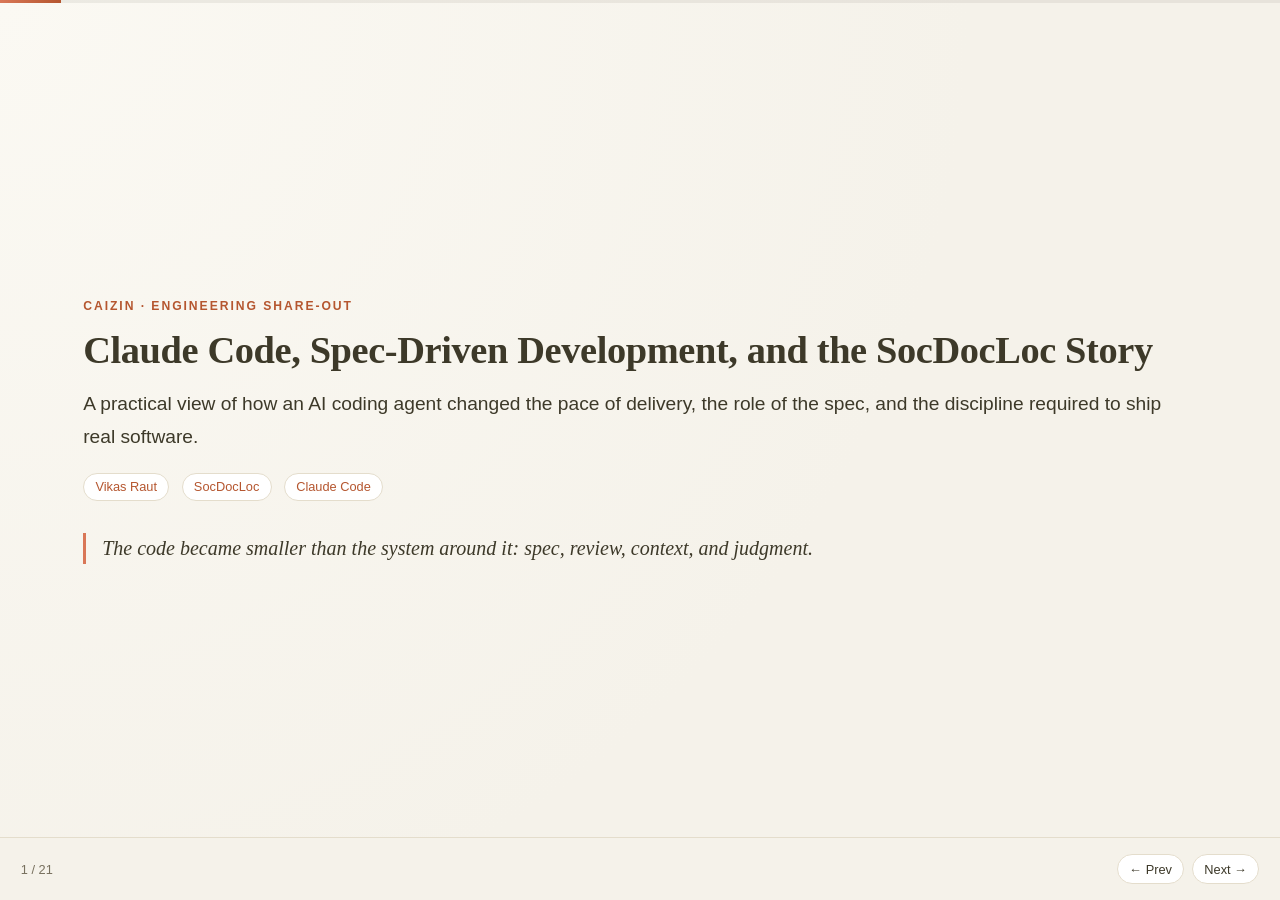
==== claude-and-i.html @ b331b861 "add claude and i" ====
<!DOCTYPE html>
<html lang="en">
<head>
  <meta charset="UTF-8" />
  <meta name="viewport" content="width=device-width, initial-scale=1.0" />
  <title>Claude Code, Spec-Driven Development, and SocDocLoc</title>
  <style>
    :root {
      --font-serif: Georgia, "Iowan Old Style", "Palatino Linotype", Palatino, "Book Antiqua", serif;
      --font-sans: -apple-system, BlinkMacSystemFont, "Segoe UI", "Helvetica Neue", Helvetica, Arial, sans-serif;
      --font-mono: "SFMono-Regular", Consolas, "Liberation Mono", Menlo, monospace;

      --bg: #F5F2EA;
      --bg-soft: #ECE6D8;
      --surface: #FFFFFF;
      --surface-2: #F0EAE0;
      --text: #3D3929;
      --muted: #78715F;
      --accent: #D97757;
      --accent-2: #B5562F;
      --accent-3: #A8442F;
      --line: #E4DDCC;
    }

    * { box-sizing: border-box; margin: 0; padding: 0; }
    body {
      font-family: var(--font-sans);
      background: radial-gradient(circle at top left, #FBF9F3 0%, var(--bg) 62%);
      color: var(--text);
      overflow: hidden;
    }

    .deck {
      height: 100vh;
      width: 100vw;
      position: relative;
      overflow: hidden;
    }

    .slide {
      position: absolute;
      inset: 0;
      padding: 5.2rem 5.2rem 6.5rem;
      display: flex;
      flex-direction: column;
      justify-content: safe center;
      opacity: 0;
      transform: translateX(20px);
      transition: opacity 0.35s ease, transform 0.35s ease;
      pointer-events: none;
      overflow-y: auto;
    }

    .slide.active {
      opacity: 1;
      transform: translateX(0);
      pointer-events: auto;
    }

    .eyebrow {
      font-family: var(--font-sans);
      text-transform: uppercase;
      letter-spacing: 0.16em;
      font-size: 0.76rem;
      color: var(--accent-2);
      margin-bottom: 1rem;
      font-weight: 700;
    }

    h1, h2 {
      font-family: var(--font-serif);
      font-size: clamp(2rem, 3vw, 3rem);
      line-height: 1.12;
      margin-bottom: 1rem;
      font-weight: 600;
      letter-spacing: -0.01em;
      color: var(--text);
    }

    h3 { font-family: var(--font-sans); font-size: 1.3rem; margin-bottom: 0.75rem; color: var(--accent-2); font-weight: 700; }

    p, li {
      font-family: var(--font-sans);
      font-size: 1.05rem;
      line-height: 1.7;
      color: var(--muted);
    }

    .lead { font-size: 1.2rem; color: var(--text); }

    ul { margin-left: 1.2rem; display: grid; gap: 0.6rem; }
    li { margin-left: 0.4rem; }

    .grid {
      display: grid;
      grid-template-columns: 1.2fr 0.8fr;
      gap: 1.25rem;
      align-items: start;
    }

    .card {
      border: 1px solid var(--line);
      border-radius: 1rem;
      padding: 1rem 1.1rem;
      background: var(--surface);
      box-shadow: 0 1px 2px rgba(61, 57, 41, 0.05);
    }

    .pill {
      display: inline-block;
      border: 1px solid var(--line);
      border-radius: 999px;
      padding: 0.36rem 0.7rem;
      font-size: 0.8rem;
      color: var(--accent-2);
      background: var(--surface);
      margin-right: 0.5rem;
      margin-bottom: 0.6rem;
    }

    .accent { color: var(--accent-2); }
    .accent-3 { color: var(--accent-3); }

    .footer {
      position: absolute;
      left: 0;
      right: 0;
      bottom: 0;
      padding: 1rem 1.3rem;
      display: flex;
      justify-content: space-between;
      align-items: center;
      border-top: 1px solid var(--line);
      background: rgba(245, 242, 234, 0.88);
      backdrop-filter: blur(8px);
      font-size: 0.8rem;
      color: var(--muted);
    }

    .progress {
      position: absolute;
      top: 0;
      left: 0;
      width: 100%;
      height: 3px;
      background: rgba(61, 57, 41, 0.08);
    }

    .progress > span {
      display: block;
      height: 100%;
      width: 0%;
      background: linear-gradient(90deg, var(--accent), var(--accent-2));
      transition: width 0.25s ease;
    }

    .nav {
      display: flex;
      gap: 0.5rem;
    }

    button {
      font-family: var(--font-sans);
      background: var(--surface);
      color: var(--text);
      border: 1px solid var(--line);
      border-radius: 999px;
      padding: 0.4rem 0.7rem;
      cursor: pointer;
      font-size: 0.8rem;
    }

    button:hover { border-color: var(--accent); color: var(--accent-2); }

    .two-col {
      display: grid;
      grid-template-columns: 1fr 1fr;
      gap: 1.1rem;
    }

    .quote {
      font-family: var(--font-serif);
      font-style: italic;
      font-size: 1.25rem;
      line-height: 1.55;
      color: var(--text);
      border-left: 3px solid var(--accent);
      padding-left: 1rem;
      margin: 1rem 0;
    }

    .stats {
      display: grid;
      grid-template-columns: repeat(4, 1fr);
      gap: 0.8rem;
      margin-top: 0.4rem;
    }

    .stat .num {
      display: block;
      font-family: var(--font-serif);
      font-size: 1.6rem;
      font-weight: 700;
      color: var(--accent-2);
    }

    .stat .label {
      font-size: 0.82rem;
      color: var(--muted);
    }

    .chapter-break {
      align-items: center;
      text-align: center;
    }

    .chapter-break .eyebrow { text-align: center; }

    .chapter-break h2 {
      max-width: 22ch;
      margin: 0 auto 1rem;
      background: linear-gradient(90deg, var(--text), var(--accent-2));
      -webkit-background-clip: text;
      background-clip: text;
      -webkit-text-fill-color: transparent;
    }

    .chapter-break .lead {
      max-width: 56ch;
      margin: 0 auto 1.6rem;
    }

    .reveal-list {
      display: grid;
      gap: 0.8rem;
      max-width: 700px;
      margin: 0 auto;
      text-align: left;
    }

    .reveal-list .card {
      display: flex;
      align-items: baseline;
      gap: 0.8rem;
    }

    .reveal-list .card .n {
      flex: none;
      font-family: var(--font-serif);
      font-size: 1.1rem;
      font-weight: 700;
      color: var(--accent-2);
    }

    .big-num {
      position: absolute;
      top: 0.5rem;
      right: 1.5rem;
      font-family: var(--font-serif);
      font-size: 11rem;
      font-weight: 700;
      color: rgba(61, 57, 41, 0.05);
      line-height: 1;
      pointer-events: none;
      user-select: none;
      z-index: 0;
    }

    .evidence-grid {
      display: grid;
      grid-template-columns: 1fr 1fr;
      gap: 0.8rem;
      margin-top: 1rem;
    }

    .card.evidence .src {
      display: block;
      font-family: var(--font-sans);
      text-transform: uppercase;
      letter-spacing: 0.08em;
      font-size: 0.72rem;
      color: var(--accent-2);
      font-weight: 700;
      margin-bottom: 0.4rem;
    }

    .card.evidence p { font-size: 0.92rem; }

    .flyer-btn {
      margin-top: 1.1rem;
      font-family: var(--font-sans);
      background: rgba(217, 119, 87, 0.08);
      border: 1px solid var(--accent);
      color: var(--accent-2);
      border-radius: 999px;
      padding: 0.55rem 1rem;
      font-size: 0.85rem;
      cursor: pointer;
    }

    .flyer-btn:hover { background: rgba(217, 119, 87, 0.16); }

    .flyer-backdrop {
      position: fixed;
      inset: 0;
      background: rgba(61, 57, 41, 0.4);
      opacity: 0;
      pointer-events: none;
      transition: opacity 0.35s ease;
      z-index: 40;
    }

    .flyer-backdrop.open { opacity: 1; pointer-events: auto; }

    .flyer-panel {
      position: fixed;
      top: 0;
      right: -100%;
      bottom: 0;
      width: min(480px, 92vw);
      background: var(--surface-2);
      border-left: 3px solid var(--accent);
      box-shadow: -16px 0 48px rgba(61, 57, 41, 0.18);
      padding: 3rem 2rem 2rem;
      overflow-y: auto;
      z-index: 41;
      transition: right 0.4s cubic-bezier(.6,.02,.1,1);
    }

    .flyer-panel.open { right: 0; }
    .flyer-panel h3 { font-family: var(--font-serif); color: var(--text); margin-bottom: 1rem; }
    .flyer-panel p { font-family: var(--font-sans); font-size: 0.88rem; margin-bottom: 0.9rem; max-width: none; color: var(--muted); }

    .flyer-close {
      font-family: var(--font-sans);
      font-size: 0.7rem;
      text-transform: uppercase;
      letter-spacing: 0.14em;
      color: var(--accent-2);
      margin-bottom: 1rem;
      cursor: pointer;
      font-weight: 700;
    }

    .flyer-hint {
      display: block;
      margin-top: 0.5rem;
      font-size: 0.78rem;
      color: var(--muted);
    }

    .shelf {
      font-family: var(--font-mono);
      font-size: 0.78rem;
      line-height: 1.6;
      white-space: pre-wrap;
      color: var(--muted);
      background: var(--bg-soft);
      border: 1px solid var(--line);
      border-radius: 0.75rem;
      padding: 1rem 1.1rem;
      overflow-x: auto;
      margin-top: 0.8rem;
    }

    .shelf b { color: var(--text); }

    .level-tag {
      display: block;
      font-family: var(--font-sans);
      font-size: 0.72rem;
      text-transform: uppercase;
      letter-spacing: 0.1em;
      color: var(--accent-2);
      font-weight: 700;
      margin-bottom: 0.6rem;
    }

    .pipeline-steps-list { display: grid; gap: 0.5rem; }

    .pipeline-step {
      display: flex;
      gap: 0.6rem;
      align-items: baseline;
      font-size: 0.9rem;
      color: var(--muted);
    }

    .pipeline-step .num {
      color: var(--accent-2);
      font-weight: 700;
      font-family: var(--font-mono);
      flex: none;
    }

    .pipeline-step.gate { color: #8A3B2A; }
    .pipeline-step.gate .num { color: var(--accent-3); }

    .kv-list { display: grid; gap: 0.55rem; margin-top: 0.9rem; }

    .kv-row {
      display: grid;
      grid-template-columns: 9rem 1fr;
      gap: 0.8rem;
      align-items: baseline;
      border-bottom: 1px solid var(--line);
      padding-bottom: 0.5rem;
    }

    .kv-row .k {
      font-family: var(--font-sans);
      font-size: 0.78rem;
      text-transform: uppercase;
      letter-spacing: 0.06em;
      color: var(--accent-2);
      font-weight: 700;
    }

    .kv-row .v { font-size: 0.88rem; color: var(--muted); }

    .catch-chart {
      display: grid;
      gap: 0.7rem;
      margin-top: 1.1rem;
      max-width: 640px;
    }

    .catch-row {
      display: grid;
      grid-template-columns: 12rem 1fr 2.5rem;
      align-items: center;
      gap: 0.7rem;
    }

    .catch-row .label { font-size: 0.85rem; color: var(--text); font-weight: 600; }

    .bar-track {
      height: 0.9rem;
      background: rgba(61, 57, 41, 0.07);
      border-radius: 999px;
      overflow: hidden;
    }

    .bar-track .bar { height: 100%; border-radius: 999px; }

    .catch-row .num {
      font-family: var(--font-mono);
      font-weight: 700;
      text-align: right;
      color: var(--text);
    }

    .cap {
      font-size: 0.78rem;
      color: var(--muted);
      margin-top: 0.4rem;
      font-style: italic;
    }

    .formula {
      font-family: var(--font-serif);
      font-size: clamp(1.6rem, 3vw, 2.4rem);
      font-weight: 600;
      text-align: center;
      margin: 1.4rem auto;
      color: var(--text);
      max-width: 26ch;
    }

    .formula em { color: var(--accent-2); font-style: normal; }

    .named-note {
      border: 1px solid var(--line);
      border-radius: 0.75rem;
      padding: 0.9rem 1.1rem;
      margin-top: 1rem;
      font-size: 0.85rem;
      color: var(--muted);
      max-width: 60ch;
      margin-left: auto;
      margin-right: auto;
      background: var(--surface);
    }

    .named-note .lbl {
      display: block;
      font-family: var(--font-sans);
      font-size: 0.72rem;
      text-transform: uppercase;
      letter-spacing: 0.08em;
      color: var(--accent-2);
      font-weight: 700;
      margin-bottom: 0.4rem;
    }

    .plain-list { display: grid; gap: 0.6rem; margin-top: 0.9rem; }

    .plain-list li {
      list-style: none;
      padding-left: 1.4rem;
      position: relative;
      color: var(--text);
    }

    .plain-list li::before {
      content: "—";
      position: absolute;
      left: 0;
      color: var(--accent-2);
    }

    .prior-art-table {
      width: 100%;
      border-collapse: collapse;
      font-size: 0.78rem;
      margin-top: 0.9rem;
    }

    .prior-art-table th,
    .prior-art-table td {
      text-align: left;
      padding: 0.5rem 0.7rem;
      border-bottom: 1px solid var(--line);
      color: var(--muted);
    }

    .prior-art-table th {
      color: var(--accent-2);
      text-transform: uppercase;
      font-size: 0.68rem;
      letter-spacing: 0.05em;
      font-weight: 700;
    }

    .prior-art-table td:first-child { color: var(--text); }

    .section-label {
      font-family: var(--font-sans);
      font-size: 0.72rem;
      text-transform: uppercase;
      letter-spacing: 0.1em;
      color: var(--accent-2);
      font-weight: 700;
      margin-top: 1.2rem;
      margin-bottom: 0.3rem;
    }

    .review-scale { display: grid; gap: 0.6rem; margin-top: 0.5rem; }

    .review-axis {
      display: grid;
      grid-template-columns: 6.8rem 1fr;
      gap: 0.7rem;
      font-family: var(--font-sans);
      font-size: 0.62rem;
      text-transform: uppercase;
      letter-spacing: 0.05em;
      color: var(--muted);
    }

    .review-axis .labels { display: flex; justify-content: space-between; }

    .review-row-top {
      display: grid;
      grid-template-columns: 6.8rem 1fr;
      gap: 0.7rem;
      align-items: center;
    }

    .review-label { font-size: 0.8rem; font-weight: 700; color: var(--text); line-height: 1.2; }

    .review-track {
      position: relative;
      height: 0.5rem;
      border-radius: 999px;
      background: linear-gradient(90deg, #8FAF87, #D9A657 55%, #C1503F);
    }

    .review-dot {
      position: absolute;
      top: 50%;
      width: 0.75rem;
      height: 0.75rem;
      border-radius: 50%;
      background: var(--surface);
      border: 2px solid var(--text);
      transform: translate(-50%, -50%);
    }

    .review-caption {
      margin-left: calc(6.8rem + 0.7rem);
      font-size: 0.74rem;
      line-height: 1.4;
      color: var(--muted);
      margin-top: 0.15rem;
      max-width: none;
    }

    .meeting-scene {
      display: flex;
      align-items: center;
      justify-content: center;
      height: 100%;
    }

    .meeting-room {
      position: relative;
      width: 100%;
      height: 220px;
      background: linear-gradient(180deg, var(--surface) 0%, var(--surface-2) 100%);
      border: 1px solid var(--line);
      border-radius: 1rem;
      display: flex;
      align-items: flex-end;
      justify-content: space-between;
      padding: 1.6rem 2rem 0;
      overflow: hidden;
    }

    .meeting-table {
      position: absolute;
      bottom: 0;
      left: 50%;
      transform: translateX(-50%);
      width: 62%;
      height: 22px;
      background: var(--bg-soft);
      border: 1px solid var(--line);
      border-bottom: none;
      border-radius: 50% 50% 0 0 / 100% 100% 0 0;
    }

    .figure {
      position: relative;
      display: flex;
      flex-direction: column;
      align-items: center;
      width: 84px;
      z-index: 1;
    }

    .figure-svg { width: 58px; height: 82px; transition: transform 0.3s ease; }
    .figure.talking .figure-svg { animation: figureBounce 0.6s ease-in-out infinite alternate; }

    .figure-svg .head { fill: var(--text); }
    .figure-svg .body { fill: var(--accent); }
    .figure-bot .figure-svg .head { fill: var(--muted); }
    .figure-bot .figure-svg .body { fill: var(--accent-2); }
    .figure-bot .figure-svg .eye { fill: var(--surface); }
    .figure-bot .figure-svg .antenna { stroke: var(--muted); stroke-width: 2; }
    .figure-bot .figure-svg .antenna-tip { fill: var(--accent-2); }
    .figure-bot.talking .figure-svg .eye { fill: var(--accent); }

    .figure-label {
      margin-top: 0.4rem;
      font-family: var(--font-sans);
      font-size: 0.7rem;
      text-transform: uppercase;
      letter-spacing: 0.08em;
      color: var(--muted);
    }

    .speech-bubble {
      position: absolute;
      top: -2.5rem;
      display: flex;
      gap: 4px;
      background: var(--surface);
      border: 1px solid var(--line);
      border-radius: 999px;
      padding: 0.4rem 0.6rem;
      opacity: 0;
      transform: translateY(6px) scale(0.9);
      transition: opacity 0.3s ease, transform 0.3s ease;
      box-shadow: 0 2px 6px rgba(61, 57, 41, 0.08);
    }

    .figure.talking .speech-bubble { opacity: 1; transform: translateY(0) scale(1); }

    .speech-bubble span {
      width: 6px;
      height: 6px;
      border-radius: 50%;
      background: var(--accent);
      display: block;
      animation: dotPulse 1s infinite ease-in-out;
    }

    .speech-bubble span:nth-child(2) { animation-delay: 0.15s; }
    .speech-bubble span:nth-child(3) { animation-delay: 0.3s; }

    @keyframes dotPulse {
      0%, 60%, 100% { transform: translateY(0); opacity: 0.5; }
      30% { transform: translateY(-4px); opacity: 1; }
    }

    @keyframes figureBounce {
      from { transform: translateY(0); }
      to { transform: translateY(-3px); }
    }

    .cartoon-wrap { display: flex; justify-content: center; margin: 1rem 0; }
    .cartoon { max-width: 860px; width: 100%; }
    .cartoon text { font-family: var(--font-mono); }

    .cartoon .c-machine { animation: chug 0.6s ease-in-out infinite alternate; }
    @keyframes chug { from { transform: translateY(0); } to { transform: translateY(2.5px); } }

    .cartoon .c-light { animation: blinklight 1s steps(1) infinite; }
    @keyframes blinklight { 50% { opacity: 0.2; } }

    .cartoon .c-fly { transform-box: fill-box; transform-origin: center; animation: fly 2.4s linear infinite; }
    @keyframes fly {
      0% { transform: translate(0,0) rotate(0deg); opacity: 0; }
      10% { opacity: 1; }
      50% { transform: translate(120px,6px) rotate(45deg); opacity: 1; }
      90% { opacity: 1; }
      100% { transform: translate(238px,62px) rotate(88deg); opacity: 0; }
    }

    .cartoon .c-belt { animation: beltmove 2.4s linear infinite; }
    @keyframes beltmove { from { transform: translateX(0); } to { transform: translateX(80px); } }

    .cartoon .c-fadein { animation: fin 2.4s linear infinite; }
    @keyframes fin { 0% { opacity: 0; } 35% { opacity: 1; } 100% { opacity: 1; } }

    .cartoon .c-fadeout { animation: fout 2.4s linear infinite; }
    @keyframes fout { 0% { opacity: 1; } 65% { opacity: 1; } 100% { opacity: 0; } }

    .cartoon .c-roller { transform-box: fill-box; transform-origin: center; animation: roll 1.7s linear infinite; }
    @keyframes roll { to { transform: rotate(360deg); } }

    .cartoon .c-pile { transform-box: fill-box; transform-origin: 80% 100%; animation: teeter 3.4s ease-in-out infinite; }
    @keyframes teeter { 0%, 100% { transform: rotate(0deg); } 50% { transform: rotate(2deg); } }

    .cartoon .c-b1 { animation: sp1 7s linear infinite; }
    @keyframes sp1 { 0%, 10% { opacity: 0; } 18%, 88% { opacity: 1; } 96%, 100% { opacity: 0; } }

    .cartoon .c-b2 { transform-box: fill-box; transform-origin: center; animation: sp2 7s linear infinite; }
    @keyframes sp2 {
      0%, 48% { opacity: 0; transform: scale(0.6); }
      55% { opacity: 1; transform: scale(1.15); }
      62%, 88% { opacity: 1; transform: scale(1); }
      96%, 100% { opacity: 0; }
    }

    @media (prefers-reduced-motion: reduce) {
      .cartoon .c-machine, .cartoon .c-light, .cartoon .c-fly, .cartoon .c-belt,
      .cartoon .c-fadein, .cartoon .c-fadeout, .cartoon .c-roller, .cartoon .c-pile,
      .cartoon .c-b1, .cartoon .c-b2 { animation: none; }
    }

    @media (max-width: 900px) {
      .slide { padding: 3rem 1.2rem 5rem; }
      .grid, .two-col { grid-template-columns: 1fr; }
    }
  </style>
</head>
<body>
  <div class="deck">
    <div class="progress"><span id="progressBar"></span></div>

    <section class="slide active">
      <div class="eyebrow">Caizin · Engineering Share-out</div>
      <h1>Claude Code, Spec-Driven Development, and the SocDocLoc Story</h1>
      <p class="lead">A practical view of how an AI coding agent changed the pace of delivery, the role of the spec, and the discipline required to ship real software.</p>
      <div style="margin-top: 1.2rem;">
        <span class="pill">Vikas Raut</span>
        <span class="pill">SocDocLoc</span>
        <span class="pill">Claude Code</span>
      </div>
      <div class="quote" style="margin-top: 1.4rem;">The code became smaller than the system around it: spec, review, context, and judgment.</div>
    </section>

    <section class="slide">
      <div class="eyebrow">01 · Why now</div>
      <h2>The one FOMO-led decision I feel good about</h2>
      <div class="two-col">
        <div class="card">
          <h3>The grind</h3>
          <p>Smarsh/Cyber has been exhausting for months — 60-hour work weeks were the norm. The way of working there was its own controversy, not the scope of this deck, but every one of my earlier attempts at AI-assisted development failed. I know why now. If I could time-travel six months back with the lessons I hold today, I'd do it differently.</p>
        </div>
        <div class="card">
          <h3>The spark</h3>
          <p>Claude Sonnet 4.6's training cutoff was August 2025. After that, the dev forums exploded over how far it had pulled ahead in AI-assisted coding. All reading and no hands-on was making Vikas a dull boy. The FOMO made me restless — so in March 2026, much later than I'd like to admit, I picked this project as my first independent experiment to truly live like a vibe-coder.</p>
        </div>
      </div>
      <div class="quote" style="margin-top: 1rem;">Most of my FOMO-led decisions are over-estimated. This one felt personally rewarding, and I feel obligated to share it — with the caveat that I've only scratched the surface. There's a lot more here to try and achieve.</div>
    </section>

    <section class="slide">
      <div class="eyebrow">02 · The context</div>
      <h2>SocDocLoc — a brief to set the context of this conversation</h2>
      <div class="two-col">
        <div class="card">
          <h3>What it is</h3>
          <p>A simple document locker for housing societies, built on statutory mandates in the Model Bye-laws 2014 and the MCS Act 1960 — an act amended repeatedly across 66 years. Societies are required to audit themselves; the DDR is the authority meant to supervise, review, and control.</p>
        </div>
        <div class="card">
          <h3>The pain</h3>
          <p>Most societies don't clear the audit; very few earn a Class A certificate. The scramble starts when matters turn legal, or when a society considers redevelopment — the cost of not maintaining statutory documents surfaces exactly when management committees expect it least. At the root of it: plain unawareness.</p>
        </div>
      </div>
      <div class="card" style="margin-top: 0.9rem;">
        <h3>What it does</h3>
        <p>SocDocLoc digitizes every document a housing society is expected to maintain, leaving only 3 that still need to exist as physical copies. The property card initiative — a digital certificate of ownership — could eliminate the need for those 3 as well. We'll see how that pans out.</p>
      </div>
      <div class="card" style="margin-top: 0.9rem; border-color: var(--accent);">
        <h3>The win</h3>
        <div class="stats">
          <div class="stat"><span class="num">8 wks</span><span class="label">spec to production</span></div>
          <div class="stat"><span class="num">~100 hrs</span><span class="label">total person-hours</span></div>
          <div class="stat"><span class="num">2 societies</span><span class="label">120 flats onboarded</span></div>
          <div class="stat"><span class="num">99K</span><span class="label">lines of code</span></div>
        </div>
        <p style="margin-top: 0.7rem;">Cleared our internal SOC2 Type II audit and DPDP Act compliance. Both onboarded societies cleared their audit with a DDR-attested Class A certificate. We now have the proof — it's up to the sales team to take it ahead from here. My job (sort of) ends here.</p>
      </div>
    </section>

    <section class="slide">
      <div class="eyebrow">03 · The thesis</div>
      <h2>My thesis — I will not write a single line of code, but will review all of it</h2>
      <div class="two-col">
        <div class="card">
          <h3>The thesis</h3>
          <p>Picking up signals from the dev forums, I formed my own thesis on how a greenfield app could take birth — from idea, to definition, to execution, to deployment, to onboarding real customers. Not a single line of code written by hand, but every line of AI-generated code reviewed.</p>
          <p style="margin-top: 0.6rem;">Easy enough for a greenfield app. Probably not so easy on a 5+ year legacy codebase with nothing documented. The thesis had to be tested before I started coding.</p>
        </div>
        <div class="card">
          <h3>Where it came from</h3>
          <p>It stemmed from the "good" projects I'd worked on at Caizin and in my past life — the 4E rehaul above all, 14 months with 4–5 engineers. Specs lived in Jira and Confluence, mostly written by MJ, then synthesized into developer-focused epics and stories, each linked back to the original definition.</p>
        </div>
      </div>
      <div class="card" style="margin-top: 0.9rem;">
        <h3>Getting started</h3>
        <p>That experience of what a "good" SDLC looks like added real value to the thesis. I started small — just a password-less login screen. Frontend on React/shadcn, backend on C# services, Postgres for the database, AWS SES for emails. The project folder structure took shape from there.</p>
      </div>
    </section>

    <section class="slide">
      <div class="eyebrow">04 · Getting real</div>
      <h2>How do I "really" start? — the part no one warns you about with spec-driven, AI-assisted build-out</h2>
      <div class="two-col">
        <div class="card">
          <h3>Where I got stuck</h3>
          <p>I acted like a typical engineer — got my tiers and layers ready in VS Code. But starting an actual feature build-out is where I first felt lost.</p>
          <p style="margin-top: 0.6rem;">If this was spec-driven + AI, it became clear the spec had to live closer to the code. This time, in the GitHub repo — not Jira. Not yet.</p>
        </div>
        <div class="card">
          <h3>The key was to start with definition</h3>
          <ul>
            <li>What is the product expected to do?</li>
            <li>What business model does it serve?</li>
            <li>How do we expect users to interact with it?</li>
            <li>Why would users follow a certain workflow?</li>
            <li>What are my domain entities, and how crisply can I define their relationships?</li>
            <li>How are features laid out — who (role) does what, where, and how?</li>
          </ul>
        </div>
      </div>
      <div class="quote" style="margin-top: 1rem;">A high-level definition was hand-written. Tell the AI everything it needs to know — serve the context it needs on a platter. <span class="accent">The WHY comes in the slides that follow.</span></div>
    </section>

    <section class="slide">
      <div class="eyebrow">05 · The writing</div>
      <h2>3 weeks of just "writing"</h2>
      <div class="two-col">
        <div class="card">
          <h3>How I wrote</h3>
          <ul>
            <li>Not Shashi Tharoor style — plain, basic English.</li>
            <li>Highly accurate, complete sentences.</li>
            <li>Instruction-style, without unnecessarily personifying Claude.</li>
          </ul>
          <p class="quote" style="margin-top: 0.7rem;">PS: Claude never takes offense, is never rude, is never sad — but it also never pushes back, it keeps obeying... until it doesn't. So don't abuse it when it fails; reinforce it when it does well. That's how output quality compounds.</p>
        </div>
        <div class="card">
          <h3>What I wrote</h3>
          <ul>
            <li>Defined the problem — sometimes over and over again.</li>
            <li>Defined every word in the domain nomenclature, and let the model trace it back to the Model Bye-laws and MCS Act (both public PDFs).</li>
            <li>Collected all artifacts and supported them with evidence.</li>
            <li>Described the app's behavior, literally.</li>
            <li>Described every detail of user interaction.</li>
          </ul>
        </div>
      </div>
    </section>

    <section class="slide">
      <div class="eyebrow">06 · The WHY</div>
      <h2>Describing the solution architecture — like a "good" (engineer) boy</h2>
      <div class="two-col">
        <div class="card">
          <h3>Beyond WHAT and HOW</h3>
          <p>I don't recall the last time I wrote this much about my engineering decisions. This time it went beyond the WHAT and the HOW, into the WHY — in plain terms, ADRs: a decision, its reasoning, and what I didn't choose. The payoff wasn't just for me: the same WHY documentation became context Claude drew on across later sessions, keeping decisions consistent long after the reasoning had left short-term memory.</p>
        </div>
        <div class="card">
          <h3>Decision → rationale</h3>
          <div class="kv-list" style="margin-top: 0;">
            <div class="kv-row"><span class="k">Encryption at rest</span><span class="v">Not a default habit — required for PII, not optional.</span></div>
            <div class="kv-row"><span class="k">Secure transfer, always</span><span class="v">No exceptions carved out for "internal network."</span></div>
            <div class="kv-row"><span class="k">PII always masked</span><span class="v">Same obligation, enforced at the query layer.</span></div>
            <div class="kv-row"><span class="k">Secrets: where + rotation</span><span class="v">Written down so rotation is a schedule, not a memory.</span></div>
            <div class="kv-row"><span class="k">Automated vs. backend job</span><span class="v">Invisible-to-the-user work still needs a named owner.</span></div>
          </div>
        </div>
      </div>
      <div class="card" style="margin-top: 0.9rem;">
        <h3>What we ruled out</h3>
        <p>Not every decision stuck. One call — argued from preference rather than evidence — got revisited and flipped, twice, after implementation exposed what the reasoning had missed. Writing the WHY down is what made the reversal cheap: the record showed exactly what to undo, and why the original logic didn't hold.</p>
      </div>
      <div class="quote" style="margin-top: 0.9rem;">A side thought: CMMI Level 5 and Six Sigma companies should be having a field day with AI right now — they hand-wrote every decision, with real traceability behind most of their ADRs. I wonder why their stories are still invisible.</div>
    </section>

    <section class="slide">
      <div class="eyebrow">07 · The alignment check</div>
      <h2>The meeting-room simulation — the great alignment</h2>
      <div class="grid">
        <div style="display: grid; gap: 0.9rem;">
          <div class="card">
            <h3>Still no code</h3>
            <p>Still no real code written. I entered a "meeting room" with Claude and asked it to play back everything it understood of the product so far — how deeply it understood what was to be built, and how well it could synthesize my spec instructions.</p>
          </div>
          <div class="card">
            <h3>What I expected vs. what I got</h3>
            <p>I asked it to question me, to poke holes and surface the gaps in my spec. It did not. I had to be explicit that I could see the gaps myself — I needed it to dig deeper, and to improve and organize the spec documents.</p>
          </div>
        </div>
        <div class="meeting-scene">
          <div class="meeting-room">
            <div class="figure figure-human" id="figHuman">
              <div class="speech-bubble"><span></span><span></span><span></span></div>
              <svg class="figure-svg" viewBox="0 0 60 90" aria-hidden="true">
                <circle class="head" cx="30" cy="18" r="14"/>
                <path class="body" d="M14 88 C14 55 20 46 30 46 C40 46 46 55 46 88 Z"/>
              </svg>
              <span class="figure-label">You</span>
            </div>
            <div class="meeting-table"></div>
            <div class="figure figure-bot" id="figBot">
              <div class="speech-bubble"><span></span><span></span><span></span></div>
              <svg class="figure-svg" viewBox="0 0 60 90" aria-hidden="true">
                <line class="antenna" x1="30" y1="2" x2="30" y2="8"/>
                <circle class="antenna-tip" cx="30" cy="2" r="2.5"/>
                <rect class="head" x="14" y="8" width="32" height="26" rx="8"/>
                <circle class="eye" cx="24" cy="21" r="3"/>
                <circle class="eye" cx="36" cy="21" r="3"/>
                <rect class="body" x="12" y="40" width="36" height="48" rx="10"/>
              </svg>
              <span class="figure-label">Claude</span>
            </div>
          </div>
        </div>
      </div>
    </section>

    <section class="slide chapter-break">
      <span class="big-num">08</span>
      <div class="eyebrow">08 · Turning the page</div>
      <h2>The stage is set — we can start writing (generating) code</h2>
      <p class="lead">What follows next is a set of revelations.</p>
      <div class="reveal-list">
        <div class="card">
          <span class="n">01</span>
          <p>Realizations of where I went wrong, where I got it right, where it broke — and why.</p>
        </div>
        <div class="card">
          <span class="n">02</span>
          <p>How I fixed it, or kept Claude from making the same mistake again.</p>
        </div>
        <div class="card">
          <span class="n">03</span>
          <p>How Claude's generated code gave me a feedback loop to improve the "completeness" of my spec.</p>
        </div>
      </div>
      <p class="lead" style="margin-top: 1.2rem;">Up next: a demo of what the spec actually looks like.</p>
    </section>

    <section class="slide" id="slide-system" data-flyer="systemFlyer">
      <div class="eyebrow">09 · What do we have so far?</div>
      <h2>Turns out, <em>THIS</em> is the real product. The app is just its output.</h2>
      <div class="shelf">CLAUDE.md            9 KB   the contract — v13 · bootstrap + the "Never" list
CONTEXT.md           ≤60 ln the position — hard-capped state, not history
docs/working/
  BUILD_LOG.md       853 KB every unit's detail, appended by /post-unit
  DECISIONS_LOG.md   70 KB  dated decisions + the rejected alternatives
  API/FRONTEND_TECH  912 KB the monoliths — never read end-to-end
  → tech-index/      27 KB  routes into them · 34:1
docs/context/        the context graph — INDEX → STORY_MAP → 15 nodes
docs/schema/         overview · changelog · snapshots — DDL gets a second look
docs/specs/…/        spec.md + plan.md per feature — behavior, reviewed like code
.claude/             11 skills · 3 agents · 3 rules · deny-hook · mode
.githooks/           commit-msg · post-checkout · post-commit</div>
      <div class="card" style="margin-top: 0.9rem;">
        <p>Every path on this screen is checkable. The navigation rule at the top of the context graph's index, verbatim: <i>"Read this file, then follow links — never grep-guess where context lives… If a node is missing or stale, fix it in the same changeset."</i></p>
        <p class="quote" style="margin-top: 0.6rem;">A lying map is worse than no map.</p>
      </div>
      <button type="button" class="flyer-btn" id="systemFlyerBtn">Open the guided tour of the shelf →</button>
      <span class="flyer-hint">Press → again to open the tour, and once more to continue.</span>
    </section>

    <div class="flyer-backdrop" id="systemFlyerBackdrop"></div>
    <aside class="flyer-panel" id="systemFlyer">
      <div class="flyer-close" id="systemFlyerClose">← close</div>
      <h3>A guided tour of the shelf</h3>
      <p><b>The schema, handled like evidence.</b> 55 canonical migration files — one per table — run in order, journaled by filename: an applied file is never edited again. Every DDL change gets a second look from a dedicated schema review before it runs, lands in the schema changelog, and periodic snapshots record what the schema actually was, not what the docs remember.</p>
      <p><b>The specs — the newest resident.</b> A spec.md per feature (every gap tagged [ASSUMED] until a human answers) plus a plan.md ticket roadmap, built from a shared template, diffed and reviewed like code. The rule that keeps them honest: a behavior change ships with its spec change in the same PR.</p>
      <p><b>The context graph.</b> INDEX → STORY_MAP → 15 domain nodes, each ~30–50 lines, kept current after every unit of work. Its own rule, verbatim: "a lying map is worse than no map."</p>
      <p><b>The monoliths, indexed not split.</b> 912 KB of technical docs stay append-only; a 27 KB index routes into them — 34:1. Nobody reads them end-to-end; nobody is supposed to.</p>
      <p><b>The sharp edge.</b> A mode flag plus a pre-edit hook: while mode reads "implementing," edits to test files are denied. Git hooks and review agents round out the enforcement.</p>
    </aside>

    <section class="slide" id="slide-pipeline" data-flyer="pipelineFlyer">
      <div class="eyebrow">10 · The pipeline</div>
      <h2>Clarify an epic <em>once</em>. Then every story is execution, not archaeology.</h2>
      <div class="two-col">
        <div class="card">
          <span class="level-tag">Level 1 · Epic — runs once</span>
          <div class="pipeline-steps-list">
            <div class="pipeline-step"><span class="num">01</span><span>/start-story — full context + coverage check, never code.</span></div>
            <div class="pipeline-step"><span class="num">02</span><span>/specify — behavioral spec, every gap tagged [ASSUMED].</span></div>
            <div class="pipeline-step"><span class="num">03</span><span>/clarify — one question at a time, until none remain.</span></div>
            <div class="pipeline-step"><span class="num">04</span><span>plan.md — the ticket roadmap, approved once, then it drives.</span></div>
          </div>
        </div>
        <div class="card">
          <span class="level-tag">Level 2 · Story — per ticket</span>
          <div class="pipeline-steps-list">
            <div class="pipeline-step"><span class="num">05</span><span>/plan-unit — one screen: what changes + test plan.</span></div>
            <div class="pipeline-step gate"><span class="num">06</span><span>tests first — from acceptance criteria, confirmed failing, locked. <b>Gate: hook denies edits.</b></span></div>
            <div class="pipeline-step"><span class="num">07</span><span>implement — one unit per turn.</span></div>
            <div class="pipeline-step"><span class="num">08</span><span>verify — build, typecheck, suites. "Looks done" is not a gate.</span></div>
            <div class="pipeline-step gate"><span class="num">09</span><span>review — code-review agent. <b>Gate: fresh context.</b></span></div>
            <div class="pipeline-step"><span class="num">10</span><span>/post-unit — docs + graph + state, same changeset, then the human commits.</span></div>
          </div>
        </div>
      </div>
      <div class="quote" style="margin-top: 1rem;">Scaled to task size — a bug fix enters at step 05 with a one-line spec. Not a best practice — our v3. Every step was added after a mistake.</div>
      <button type="button" class="flyer-btn" id="pipelineFlyerBtn">Open how we came to this →</button>
      <span class="flyer-hint">Press → again to open the history, and once more to continue.</span>
    </section>

    <div class="flyer-backdrop" id="pipelineFlyerBackdrop"></div>
    <aside class="flyer-panel" id="pipelineFlyer">
      <div class="flyer-close" id="pipelineFlyerClose">← close</div>
      <h3>How we came to this — three versions, all paid for</h3>
      <p><b>v1 — the 6-step loop</b> (build one, April): spec → build → verify → document, one unit per turn. Good instincts, no teeth: nothing could refuse anything.</p>
      <p><b>v2 — the 9-step method:</b> added clarify-before-build and docs-in-the-same-changeset. Still policy — the test strategy it relied on was believed for 107 days while zero test files existed.</p>
      <p><b>The reckoning:</b> a marketing draft claimed a "test-first habit" — a repo grep said no. Two days later a routine session drifted into live code edits and was reverted with an incident report. The process plan written that week opens with the gap list: "No tests. Zero."</p>
      <p><b>v3 — this pipeline</b> (versioned like code): the epic level exists because ticket-by-ticket clarification kept re-asking the spec; the tests-first gate exists because of the 92%; the review gate exists because the real catches all came from fresh context; the coverage check exists because the tracker arrived mid-project and ticket status doesn't equal feature existence.</p>
      <p>There is no final version. The process file carries a dated changelog at the bottom for exactly that reason.</p>
    </aside>

    <section class="slide" id="slide-journey" data-flyer="journeyFlyer">
      <div class="eyebrow">11 · The journey</div>
      <p class="lead" style="font-style: italic;">You've seen the shelf and the pipeline. Here's the honest part — we didn't design any of it.</p>
      <h2>Every piece arrived <em>after</em> something went wrong without it.</h2>
      <div class="kv-list">
        <div class="kv-row"><span class="k">the start</span><span class="v">Greenfield, but research first — 67 files / 14 MB of domain evidence before any code. Changelog v1: "Initial baseline. Research complete."</span></div>
        <div class="kv-row"><span class="k">the method</span><span class="v">6-step loop → 9-step method → two-level spec pipeline (landed 2026-07-17).</span></div>
        <div class="kv-row"><span class="k">the contract</span><span class="v">CLAUDE.md v1 → v13 — grew to 28 KB, cut 68% the week the pipeline landed.</span></div>
        <div class="kv-row"><span class="k">the skills</span><span class="v">4 → 11 — spec, clarify, plan, tests, verify, migration, close, and more.</span></div>
        <div class="kv-row"><span class="k">the state</span><span class="v">CONTEXT.md 352,562 bytes → archived → a 60-line hard cap.</span></div>
        <div class="kv-row"><span class="k">navigation</span><span class="v">Grep-and-hope → a stale graph nudge (deleted) → the context graph (2026-07-17).</span></div>
        <div class="kv-row"><span class="k">the tracker</span><span class="v">None → adopted mid-project, with a written rule: "status = increment, not existence."</span></div>
        <div class="kv-row"><span class="k">hooks</span><span class="v">2 → still 2 — but the nudge became a deny. Composition changed; count didn't.</span></div>
      </div>
      <div class="quote" style="margin-top: 1rem;">Each turn has a name, a date, and a bill. Next, the evidence.</div>
      <button type="button" class="flyer-btn" id="journeyFlyerBtn">Open the quarter, told straight →</button>
      <span class="flyer-hint">Press → again to open the story, and once more to continue.</span>
    </section>

    <div class="flyer-backdrop" id="journeyFlyerBackdrop"></div>
    <aside class="flyer-panel" id="journeyFlyer">
      <div class="flyer-close" id="journeyFlyerClose">← close</div>
      <h3>The quarter, told straight</h3>
      <p><b>March.</b> Before a single line of product code: 67 files, 14 MB — the governing act, the bye-laws, photographs of the paper registers. Changelog v1: "Initial baseline. Research complete." The one thing done on time.</p>
      <p><b>April.</b> First commit on the 3rd. Live deploy on the 22nd — day 19, nine commits, none a feature. The speed was real. So was what it quietly skipped: the test strategy written on the 27th never became a gate.</p>
      <p><b>May–June.</b> Production stack by day 32. Growth — and sediment: a 352 KB "state" file, an 89-day-stale search hook, a commit convention nobody enforced, docs that started disagreeing with themselves.</p>
      <p><b>July 16–18. The reckoning.</b> "Is this we did?" — a grep says the test-first habit is fiction. A session drifts into edits it was never allowed to make. In three days: the contract file cut 68%, the state file archived, the nudge hook deleted, the deny hook installed, the commit check finally wired, the two-level pipeline lands.</p>
      <p><b>Since.</b> 58 test files in 9 days, green across the board, every unit through the gates. Not because discipline was asked for — because it finally had machinery.</p>
      <p><b>And the method flowed backwards:</b> an earlier build imported this system's standards three weeks after it started — its entire process created in a single commit. Another build became the tooling experiment in between.</p>
    </aside>

    <section class="slide" id="slide-catches" data-flyer="catchesFlyer">
      <div class="eyebrow">12 · Evidence: who catches</div>
      <p class="lead" style="font-style: italic;">When things broke — and they broke — who caught it?</p>
      <h2>The session writing the code caught <em>zero</em> of its own incidents.</h2>
      <div class="catch-chart">
        <div class="catch-row"><span class="label">the human</span><div class="bar-track"><div class="bar" style="width: 100%; background: var(--text);"></div></div><span class="num">10</span></div>
        <div class="catch-row"><span class="label">fresh-context review</span><div class="bar-track"><div class="bar" style="width: 40%; background: var(--muted);"></div></div><span class="num">4</span></div>
        <div class="catch-row"><span class="label">the session doing the work</span><div class="bar-track"><div class="bar" style="width: 2%; background: var(--accent-3);"></div></div><span class="num" style="color: var(--accent-3);">0</span></div>
      </div>
      <p class="cap">every catch across the recorded incidents, all three builds</p>
      <div class="card" style="margin-top: 1rem;">
        <p>And the tests? For <b>107 days there were none</b> — 92% of commits landed before the first test existed. Then a hook made cheating mechanically impossible: <b>58 test files in 9 days</b>, green since.</p>
      </div>
      <button type="button" class="flyer-btn" id="catchesFlyerBtn">Open the dated receipts →</button>
      <span class="flyer-hint">Press → again to open the receipts, and once more to continue.</span>
    </section>

    <div class="flyer-backdrop" id="catchesFlyerBackdrop"></div>
    <aside class="flyer-panel" id="catchesFlyer">
      <div class="flyer-close" id="catchesFlyerClose">← close</div>
      <h3>The dated receipts</h3>
      <p><b>Human catches, in the developer's own words:</b> "was there no API change expected?" · "no we need high confidence" — found a table missing a sequence column entirely · "wait … i dont think resolution are getting deleted" — a fix just certified, while the container was still serving stale code · a burst-email reversal · "wait i feel we are drifting" · "is docs/context/domains updated?" — and more, each logged.</p>
      <p><b>Fresh-context review catches (4):</b> a MIME normalisation mismatch after the fix shipped · an early return silently disabling two brand-new statutory rules · an upload limit hardcoded in one place, configurable in two others · one result type quietly swapped for another — catching the implementer's own certified fix. Review also polices the design system: a drift audit found three different delete-button styles on one page; another review flagged 28 instances of token arithmetic across 7 files.</p>
      <p><b>What the test gate cost, on the record:</b> a locked test file itself had the bug (a bigint count coerced to int) · one rule-flip needed two locked suites unlocked, one unknown until mid-unit · a shared, no-teardown test database caused three cross-class collisions — the fixture is still unfixed, a real trade, carried knowingly.</p>
      <p><b>The names:</b> separation of duties · four-eyes · TDD red–green (Beck, 2002) · detective vs. preventive controls. The variable that mattered was never intelligence — it was having no stake and no context debt.</p>
    </aside>

    <section class="slide" id="slide-drift" data-flyer="driftFlyer">
      <div class="eyebrow">13 · Evidence: what drifts</div>
      <p class="lead" style="font-style: italic;">So write it down, surely? We wrote everything down.</p>
      <h2>Everything unenforced drifted. <span class="accent-3">Everything.</span></h2>
      <div class="evidence-grid">
        <div class="card evidence">
          <span class="src">the docs</span>
          <p>Line 12: "never store raw [national ID]." Line 57: an ALTER that stores it raw — deliberate, logged. <b>45 lines apart. Same file. Both still there.</b></p>
        </div>
        <div class="card evidence">
          <span class="src">the conventions</span>
          <p>The commit convention shipped on day 2. Enforcement landed on day 107. In between: a <b>466-character subject line</b>, <b>17%</b> adherence.</p>
        </div>
        <div class="card evidence">
          <span class="src">the automation</span>
          <p>A hook told every search to "consult the graph first." The graph was stale <b>83 of its 89 days</b>. The fix wasn't a repair — it was <b>deletion</b>.</p>
        </div>
        <div class="card evidence">
          <span class="src">the watcher (build three)</span>
          <p>4,248 telemetry events, <b>97% bookkeeping</b>. Busiest days: <b>after the last commit</b>. Most "significant" file, by its own count: <b>package-lock.json</b>.</p>
        </div>
      </div>
      <div class="quote" style="margin-top: 1rem;">A policy without a mechanism is advice (Hydra, 1975). We re-proved it four different ways.</div>
      <button type="button" class="flyer-btn" id="driftFlyerBtn">Open the full drift ledger →</button>
      <span class="flyer-hint">Press → again to open the ledger, and once more to continue.</span>
    </section>

    <div class="flyer-backdrop" id="driftFlyerBackdrop"></div>
    <aside class="flyer-panel" id="driftFlyer">
      <div class="flyer-close" id="driftFlyerClose">← close</div>
      <h3>The full drift ledger</h3>
      <p><b>Docs:</b> four sources in the repo still disagree about which storage is live — including the contract file contradicting itself ten lines apart. What finally worked wasn't location, it was definition of done: the post-unit step updates the docs in the same changeset.</p>
      <p><b>Files:</b> every file given a numeric cap stayed under it (one context file: 352,562 bytes → archived → a 60-line hard cap). The two files without a number are now 853 KB and 480 KB. A target set as a number gets beaten; a target set as a sentence gets believed.</p>
      <p><b>Build one, the control group:</b> no message hook — five commits whose text is the literal shell command that was meant to produce them, unterminated quote and all.</p>
      <p><b>The watcher, in full:</b> build three logged 62% of its telemetry after its last commit, recorded the wrong stack at confidence 70, and never used its own corrections mechanism — its installer silently repointed the shared hooks path, disabling the neighbouring repo's guardrails, then reported the resulting "low commit quality" as the developer's problem. Its own design constraint, verbatim: "Confident wrong answers are worse than no answers."</p>
    </aside>

    <section class="slide" id="slide-held" data-flyer="heldFlyer">
      <div class="eyebrow">14 · Evidence: what held</div>
      <p class="lead" style="font-style: italic;">So what survived contact with reality?</p>
      <h2>What held: layers that can <em>refuse</em> — and people who know what <em>correct</em> means.</h2>
      <div class="kv-list">
        <div class="kv-row"><span class="k">the database</span><span class="v">AuditLog: UPDATE and DELETE revoked at PostgreSQL, hash-chain on every row. A REVOKE survives a refactor, an ORM upgrade, and a confidently wrong agent. Exemptions exist — written down, dated, named.</span></div>
        <div class="kv-row"><span class="k">the corpus</span><span class="v">67 files / 14 MB before any code — the act, the bye-laws, photographs of the paper registers. The only layer that holds the intent: it catches mistakes before they exist. Detection time goes negative.</span></div>
        <div class="kv-row"><span class="k">the human</span><span class="v">"we have bulk send … those goes to all ata once" — product knowledge caught a synchronous email blast no tool had flagged. And the check ran both ways: the assistant caught the inconsistency in the human's own draft appeal.</span></div>
      </div>
      <button type="button" class="flyer-btn" id="heldFlyerBtn">Open the honest holes, and the bill →</button>
      <span class="flyer-hint">Press → again to open the detail, and once more to continue.</span>
    </section>

    <div class="flyer-backdrop" id="heldFlyerBackdrop"></div>
    <aside class="flyer-panel" id="heldFlyer">
      <div class="flyer-close" id="heldFlyerClose">← close</div>
      <h3>The honest holes, and the bill</h3>
      <p><b>Even the database has two holes:</b> object-storage keys written before the tenant prefix carry no tenant information — ever again, for those objects. And three columns appended to an already-journaled migration existed on no database at all — found as a live 500: column does not exist. Forward-only migrations were re-learned at retail price.</p>
      <p><b>The corpus paid off in WHERE clauses:</b> the duplicate-number clash guard filtered on an active-member flag — ceased members invisible, a statutory number reissuable on an official document. The fix came from knowing the register, not the code. And the spec learned: a rule specified as one-time became re-runnable when real usage invalidated the premise.</p>
      <p><b>The human's operating line, verbatim:</b> "I have a READ-ONLY IAM key… give me one command at a time, I run it with my admin creds, you verify before the next." Its bill, logged unprompted: 7 logical commits' worth of uncommitted work in one session. Every guardrail has a bill. We print ours.</p>
    </aside>

    <section class="slide chapter-break">
      <div class="eyebrow">15 · The model</div>
      <div class="formula">cost of a mistake = <em>blast radius × time to detection</em></div>
      <p class="lead">Every witness you just heard shrinks one of the two terms. Hooks and REVOKEs shrink radius. Reviews and humans shrink detection time. And the 14 MB corpus does the only thing nothing else can: it catches the mistake <span class="accent">before it exists</span> — detection time goes negative.</p>
      <p class="lead">Boehm published this curve in 1981. We re-derived it in 2026 — at retail price.</p>
      <div class="named-note">
        <span class="lbl">We did not discover this</span>
        It is a restatement of Boehm's cost-of-change curve — <i>Software Engineering Economics</i>, 1981, p. 40. The curve is 45 years old. What's new is not the curve. What's new is how cheap it became to generate the mistakes that ride it.
      </div>
    </section>

    <section class="slide">
      <div class="eyebrow">16 · The verdict</div>
      <h2>The diff can't tell. The <em>caller</em> can.</h2>
      <p class="lead">Two identical diffs — and the difference lived in the transaction wrapped around them. It scales all the way up. The quality of this system never lived in its code. It lived in:</p>
      <ul class="plain-list">
        <li>The hook that <b>refuses</b> — so the writer can't grade their own work.</li>
        <li>The database grant that makes the illegal state <b>unrepresentable</b>.</li>
        <li>The reviewer with <b>no stake and no context debt</b>.</li>
        <li>The human who knows <b>which day all the emails go out</b>.</li>
        <li>The corpus that knew what <b>correct meant</b> before the first commit.</li>
      </ul>
      <div class="quote" style="margin-top: 1rem;">Production of code stopped being the constraint. Judgment, definition, and structure did not — and nothing distributed those the way it distributed code.</div>
    </section>

    <section class="slide">
      <div class="eyebrow">17 · Prior art</div>
      <h2>We invented nothing. Here is the receipt for each rediscovery.</h2>
      <table class="prior-art-table">
        <tr><th>what we did</th><th>what it's called</th><th>since · what ours cost</th></tr>
        <tr><td>A rule only holds when something can refuse.</td><td>Policy vs. mechanism</td><td>1975 · 105 days, a 466-char subject line</td></tr>
        <tr><td>Implementing session can't edit its own tests.</td><td>Separation of duties</td><td>Older than software · 107 test-less days first</td></tr>
        <tr><td>Blocking hook vs. review-after.</td><td>Preventive vs. detective controls</td><td>Audit doctrine · 2 of 3 hooks never built</td></tr>
        <tr><td>The later the find, the higher the bill.</td><td>Boehm's curve</td><td>1981 · re-derived as our equation</td></tr>
        <tr><td>Decisions logged with rejected alternatives.</td><td>Architecture Decision Records</td><td>2011 · the preference-argued one flipped twice</td></tr>
        <tr><td>Never edit an applied migration.</td><td>Forward-only migrations</td><td>Industry practice · one live 500 to learn it</td></tr>
        <tr><td>Isolation at the connection, not a column.</td><td>Defence in depth · structural invariants</td><td>— · one permanent hole in old object keys</td></tr>
        <tr><td>REVOKE UPDATE/DELETE on the audit table.</td><td>Enforce at the lowest layer</td><td>— · two logged exemptions, zero silent ones</td></tr>
        <tr><td>Read-only key, one command at a time.</td><td>Least privilege · human-in-the-loop</td><td>1975 · 7 commits' worth held uncommitted</td></tr>
        <tr><td>Docs updated in the same changeset.</td><td>Definition of done</td><td>Scrum · 853 KB where no cap was set</td></tr>
        <tr><td>14 MB domain corpus before any code.</td><td>DDD · problem-space discovery</td><td>2003 · the one thing we did on time</td></tr>
      </table>
      <p class="quote" style="margin-top: 1rem;">None of this is new. What is new is how cheap it now is to skip — and that skipping is the default.</p>
    </section>

    <section class="slide">
      <div class="eyebrow">18 · Where do I stand on my thesis?</div>
      <h2>Where do I stand on my thesis?</h2>
      <div class="two-col" style="align-items: start;">
        <div>
          <div class="section-label" style="margin-top: 0.2rem;">What held up</div>
          <div class="card">
            <ul>
              <li>Detailed spec + context + artifacts.</li>
              <li>AI-assisted spec organization, with human review.</li>
              <li>Smaller prompts.</li>
              <li>Smaller, controlled changesets — more commits, good GitHub comments.</li>
              <li>Manageable code reviews.</li>
            </ul>
          </div>
        </div>
        <div>
          <div class="section-label" style="margin-top: 0.2rem;">Review difficulty, by layer</div>
          <div class="review-scale">
            <div class="review-axis">
              <span></span>
              <span class="labels"><span>Easy</span><span>Impossible</span></span>
            </div>
            <div>
              <div class="review-row-top">
                <span class="review-label">C#</span>
                <div class="review-track"><span class="review-dot" style="left: 10%;"></span></div>
              </div>
              <p class="review-caption">Impressed by the code quality, patterns, exception handling etc..</p>
            </div>
            <div>
              <div class="review-row-top">
                <span class="review-label">Database design</span>
                <div class="review-track"><span class="review-dot" style="left: 14%;"></span></div>
              </div>
              <p class="review-caption">Postgres queries review easily; strong schema modeling, execution-plan aware.</p>
            </div>
            <div>
              <div class="review-row-top">
                <span class="review-label">JavaScript / TS</span>
                <div class="review-track"><span class="review-dot" style="left: 55%;"></span></div>
              </div>
              <p class="review-caption">High volume. Push non-UI logic to the backend. Still review — don't skip.</p>
            </div>
            <div>
              <div class="review-row-top">
                <span class="review-label">React components</span>
                <div class="review-track"><span class="review-dot" style="left: 18%;"></span></div>
              </div>
              <p class="review-caption">Reusable, rule-based, obeys instructions well for UI code.</p>
            </div>
            <div>
              <div class="review-row-top">
                <span class="review-label">HTML / CSS</span>
                <div class="review-track"><span class="review-dot" style="left: 97%;"></span></div>
              </div>
              <p class="review-caption">Impossible to review. I swear, I tried.</p>
            </div>
            <div>
              <div class="review-row-top">
                <span class="review-label">UI design</span>
                <div class="review-track"><span class="review-dot" style="left: 85%;"></span></div>
              </div>
              <p class="review-caption">Hard to describe in words — try a Figma input next time.</p>
            </div>
          </div>
        </div>
      </div>
      <div class="quote" style="margin-top: 1rem;">The thesis mostly holds — write enough spec, review everything, and it works. What it didn't predict: "reviewable" isn't evenly distributed across the stack. That unevenness is where judgment still earns its keep.</div>
    </section>

    <section class="slide">
      <div class="eyebrow">19 · Anyone can build</div>
      <h2>Anyone can build <span class="accent">**</span></h2>
      <p class="lead" style="font-style: italic;">** ...if they have some experience from the era of hand-writing code, end to end.</p>

      <div class="cartoon-wrap">
        <svg class="cartoon" viewBox="0 0 1200 430" role="img" aria-label="A machine fires boxes down a conveyor belt at speed toward one inspector with a magnifier facing a teetering pile. The inspector asks: could you slow down? The machine answers: no.">
          <g class="c-machine">
            <rect x="45" y="130" width="215" height="150" rx="10" fill="none" stroke="var(--text)" stroke-width="3"/>
            <rect x="85" y="90" width="135" height="40" rx="6" fill="none" stroke="var(--text)" stroke-width="3"/>
            <circle class="c-light" cx="80" cy="165" r="7" fill="var(--accent-3)"/>
            <circle cx="105" cy="165" r="7" fill="none" stroke="var(--text)" stroke-width="2.5"/>
            <rect x="70" y="205" width="165" height="14" rx="4" fill="none" stroke="var(--text)" stroke-width="2.5"/>
            <path d="M260 235 L305 235 L305 262" fill="none" stroke="var(--text)" stroke-width="3"/>
          </g>
          <g stroke="var(--text)" stroke-width="2.5" fill="var(--surface)">
            <rect class="c-fly" style="animation-delay:0s" x="318" y="192" width="30" height="30"/>
            <rect class="c-fly" style="animation-delay:-.8s" x="318" y="192" width="30" height="30"/>
            <rect class="c-fly" style="animation-delay:-1.6s" x="318" y="192" width="30" height="30"/>
          </g>
          <line x1="270" y1="300" x2="960" y2="300" stroke="var(--text)" stroke-width="3.5"/>
          <g fill="none" stroke="var(--text)" stroke-width="2.5">
            <g class="c-roller"><circle cx="300" cy="316" r="11"/><line x1="300" y1="316" x2="300" y2="306"/></g>
            <g class="c-roller"><circle cx="420" cy="316" r="11"/><line x1="420" y1="316" x2="420" y2="306"/></g>
            <g class="c-roller"><circle cx="540" cy="316" r="11"/><line x1="540" y1="316" x2="540" y2="306"/></g>
            <g class="c-roller"><circle cx="660" cy="316" r="11"/><line x1="660" y1="316" x2="660" y2="306"/></g>
            <g class="c-roller"><circle cx="780" cy="316" r="11"/><line x1="780" y1="316" x2="780" y2="306"/></g>
            <g class="c-roller"><circle cx="900" cy="316" r="11"/><line x1="900" y1="316" x2="900" y2="306"/></g>
          </g>
          <g class="c-belt" stroke="var(--text)" stroke-width="2.5" fill="var(--surface)">
            <rect class="c-fadein" x="480" y="264" width="34" height="34" transform="rotate(2 497 281)"/>
            <rect x="560" y="264" width="34" height="34"/>
            <rect x="640" y="264" width="34" height="34" transform="rotate(-4 657 281)"/>
            <rect x="720" y="264" width="34" height="34" transform="rotate(3 737 281)"/>
            <rect class="c-fadeout" x="800" y="264" width="34" height="34"/>
          </g>
          <g class="c-pile" stroke="var(--text)" stroke-width="2.5" fill="var(--surface)">
            <rect x="1035" y="262" width="38" height="38"/>
            <rect x="1078" y="262" width="38" height="38" transform="rotate(2 1097 281)"/>
            <rect x="1050" y="222" width="38" height="38" transform="rotate(-7 1069 241)"/>
            <rect x="1062" y="182" width="38" height="38" transform="rotate(9 1081 201)"/>
            <rect x="1048" y="143" width="38" height="38" transform="rotate(-13 1067 162)"/>
            <rect x="1066" y="104" width="38" height="38" transform="rotate(17 1085 123)"/>
          </g>
          <g stroke="var(--text)" stroke-width="3" fill="none">
            <circle cx="975" cy="212" r="14"/>
            <line x1="975" y1="226" x2="975" y2="268"/>
            <line x1="975" y1="268" x2="962" y2="298"/><line x1="975" y1="268" x2="988" y2="298"/>
            <line x1="975" y1="238" x2="952" y2="252"/>
            <line x1="975" y1="238" x2="998" y2="230"/>
            <circle cx="946" cy="256" r="9"/>
            <line x1="940" y1="263" x2="932" y2="272"/>
          </g>
          <g>
            <g class="c-b1">
              <rect x="836" y="118" width="196" height="34" rx="17" fill="none" stroke="var(--text)" stroke-width="2"/>
              <line x1="952" y1="152" x2="968" y2="196" stroke="var(--text)" stroke-width="2"/>
              <text x="934" y="140" font-size="15" fill="var(--text)" text-anchor="middle">could you slow down?</text>
            </g>
            <g class="c-b2">
              <rect x="150" y="30" width="58" height="34" rx="17" fill="none" stroke="var(--accent-3)" stroke-width="2.5"/>
              <line x1="172" y1="64" x2="160" y2="88" stroke="var(--accent-3)" stroke-width="2.5"/>
              <text x="179" y="53" font-size="17" font-weight="700" fill="var(--accent-3)" text-anchor="middle">no.</text>
            </g>
          </g>
          <text x="152" y="330" font-size="13" letter-spacing="3" fill="var(--muted)" text-anchor="middle">PRODUCTION OF CODE</text>
          <text x="975" y="345" font-size="13" letter-spacing="3" fill="var(--muted)" text-anchor="middle">JUDGEMENT</text>
          <line x1="330" y1="372" x2="620" y2="372" stroke="var(--muted)" stroke-width="2"/>
          <path d="M620 372 l-12 -6 v12 z" fill="var(--muted)"/>
          <text x="640" y="377" font-size="13" letter-spacing="2" fill="var(--muted)">ONE OF THESE SCALED. THE OTHER IS THIS TALK.</text>
        </svg>
      </div>

      <div class="two-col">
        <div class="card">
          <ul>
            <li>Clarity still wins.</li>
            <li>Decision-making requires trained acumen.</li>
            <li>Talent is still required — to understand what good looks like.</li>
          </ul>
        </div>
        <div class="card">
          <p class="quote" style="margin: 0;">The spec, the gates, the graph, the judgment. That's what turns an idea into a product.</p>
        </div>
      </div>
    </section>

    <section class="slide chapter-break">
      <div class="eyebrow">20 · Questions</div>
      <h2>Why should I suffer alone? Here is my insecurity…</h2>
      <div style="max-width: 700px; margin: 0 auto; display: grid; gap: 0.8rem; text-align: left;">
        <div class="card">
          <p>Will we have enough problems — for everyone to get paid — left in the world to solve? Problems may not, should not, age anymore, given that building solutions for them is no longer a factor of time.</p>
        </div>
        <div class="card">
          <p>If AI vanishes — because of unsolved capital and resource-sustainability issues — how would this sustain? What kind of future should we prepare ourselves for?</p>
        </div>
      </div>
      <div class="quote" style="margin-top: 1.2rem; max-width: 700px; margin-left: auto; margin-right: auto;">The room is now open for answers. I mean questions, if any.</div>
      <p style="margin-top: 1.6rem; font-family: var(--font-serif); font-size: clamp(1.8rem, 3vw, 2.6rem); font-weight: 700; color: var(--accent-2);">Thank you for your time!</p>
    </section>

    <div class="footer">
      <span id="slideCounter">1 / 10</span>
      <div class="nav">
        <button type="button" id="prevBtn">← Prev</button>
        <button type="button" id="nextBtn">Next →</button>
      </div>
    </div>
  </div>

  <script>
    const slides = Array.from(document.querySelectorAll('.slide'));
    const progressBar = document.getElementById('progressBar');
    const slideCounter = document.getElementById('slideCounter');
    const prevBtn = document.getElementById('prevBtn');
    const nextBtn = document.getElementById('nextBtn');
    let current = 0;

    function flyerFor(slide) {
      const id = slide && slide.getAttribute('data-flyer');
      return id ? document.getElementById(id) : null;
    }

    function isFlyerOpen(flyer) {
      return !!(flyer && flyer.classList.contains('open'));
    }

    function openFlyer(flyer) {
      if (!flyer) return;
      flyer.classList.add('open');
      const backdrop = document.getElementById(flyer.id + 'Backdrop');
      if (backdrop) backdrop.classList.add('open');
    }

    function closeFlyer(flyer) {
      if (!flyer) return;
      flyer.classList.remove('open');
      const backdrop = document.getElementById(flyer.id + 'Backdrop');
      if (backdrop) backdrop.classList.remove('open');
    }

    function closeAllFlyers() {
      document.querySelectorAll('.flyer-panel.open').forEach(closeFlyer);
    }

    function update() {
      slides.forEach((slide, index) => slide.classList.toggle('active', index === current));
      const pct = ((current + 1) / slides.length) * 100;
      progressBar.style.width = `${pct}%`;
      slideCounter.textContent = `${current + 1} / ${slides.length}`;
    }

    function show(index) {
      closeAllFlyers();
      current = (index + slides.length) % slides.length;
      update();
    }

    function goNext() {
      const flyer = flyerFor(slides[current]);
      if (flyer && !isFlyerOpen(flyer)) {
        openFlyer(flyer);
        return;
      }
      if (flyer && isFlyerOpen(flyer)) {
        closeFlyer(flyer);
      }
      show(current + 1);
    }

    function goPrev() {
      const flyer = flyerFor(slides[current]);
      if (flyer && isFlyerOpen(flyer)) {
        closeFlyer(flyer);
        return;
      }
      show(current - 1);
    }

    prevBtn.addEventListener('click', goPrev);
    nextBtn.addEventListener('click', goNext);

    document.querySelectorAll('.flyer-panel').forEach((panel) => {
      const btn = document.getElementById(panel.id + 'Btn');
      const close = document.getElementById(panel.id + 'Close');
      const backdrop = document.getElementById(panel.id + 'Backdrop');
      if (btn) btn.addEventListener('click', () => openFlyer(panel));
      if (close) close.addEventListener('click', () => closeFlyer(panel));
      if (backdrop) backdrop.addEventListener('click', () => closeFlyer(panel));
    });

    document.addEventListener('keydown', (event) => {
      if (event.key === 'ArrowRight') {
        event.preventDefault();
        goNext();
      } else if (event.key === 'ArrowLeft') {
        event.preventDefault();
        goPrev();
      }
    });

    update();

    const figHuman = document.getElementById('figHuman');
    const figBot = document.getElementById('figBot');
    if (figHuman && figBot) {
      let turn = 0;
      const takeTurn = () => {
        figHuman.classList.toggle('talking', turn % 2 === 0);
        figBot.classList.toggle('talking', turn % 2 === 1);
        turn++;
      };
      takeTurn();
      setInterval(takeTurn, 1800);
    }
  </script>
</body>
</html>
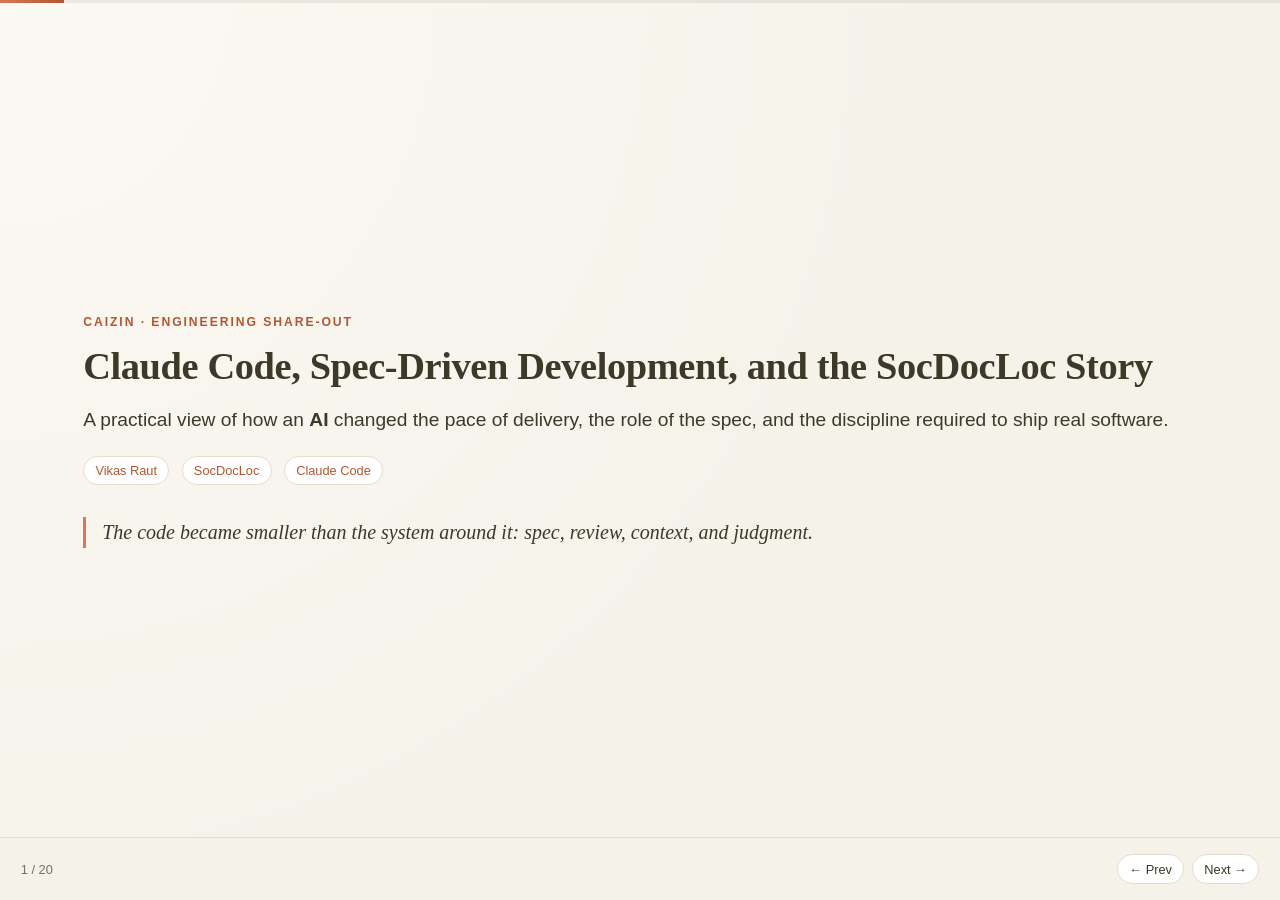
==== commit 86ab10c7: "Update illustrations and improve accessibility in index.html" ====
--- a/claude-and-i.html
+++ b/claude-and-i.html
@@ -286,6 +286,41 @@
 
     .card.evidence p { font-size: 0.92rem; }
 
+    .vscode-link {
+      position: absolute;
+      top: 1.3rem;
+      right: 1.8rem;
+      z-index: 2;
+      display: inline-flex;
+      align-items: center;
+      gap: 0.35rem;
+      font-family: var(--font-sans);
+      font-size: 0.72rem;
+      font-weight: 600;
+      color: var(--accent-2);
+      background: var(--surface);
+      border: 1px solid var(--line);
+      border-radius: 999px;
+      padding: 0.35rem 0.75rem 0.35rem 0.55rem;
+      text-decoration: none;
+      box-shadow: 0 1px 2px rgba(61, 57, 41, 0.06);
+      transition: border-color 0.2s ease, color 0.2s ease, background 0.2s ease;
+    }
+
+    .vscode-link:hover { border-color: var(--accent); color: var(--accent-3); background: var(--bg-soft); }
+    .vscode-link svg { width: 13px; height: 13px; flex: none; }
+
+    .link-row {
+      position: absolute;
+      top: 1.3rem;
+      right: 1.8rem;
+      z-index: 2;
+      display: flex;
+      gap: 0.5rem;
+    }
+
+    .link-row .vscode-link { position: static; top: auto; right: auto; }
+
     .flyer-btn {
       margin-top: 1.1rem;
       font-family: var(--font-sans);
@@ -763,7 +798,7 @@
     <section class="slide active">
       <div class="eyebrow">Caizin · Engineering Share-out</div>
       <h1>Claude Code, Spec-Driven Development, and the SocDocLoc Story</h1>
-      <p class="lead">A practical view of how an AI coding agent changed the pace of delivery, the role of the spec, and the discipline required to ship real software.</p>
+      <p class="lead">A practical view of how an <b>AI</b> changed the pace of delivery, the role of the spec, and the discipline required to ship real software.</p>
       <div style="margin-top: 1.2rem;">
         <span class="pill">Vikas Raut</span>
         <span class="pill">SocDocLoc</span>
@@ -789,6 +824,10 @@
     </section>
 
     <section class="slide">
+      <div class="link-row">
+        <a class="vscode-link" href="vscode://file/Users/v/work/society-desk/docs/product/README.md" title="Open docs/product/README.md in VS Code"><svg viewBox="0 0 24 24" fill="none"><path d="M9 18L3 12L9 6" stroke="currentColor" stroke-width="2" stroke-linecap="round" stroke-linejoin="round"/><path d="M15 6L21 12L15 18" stroke="currentColor" stroke-width="2" stroke-linecap="round" stroke-linejoin="round"/></svg>product/README.md</a>
+        <a class="vscode-link" href="https://dev.socdocloc.com" target="_blank" rel="noopener noreferrer" title="Open the live app — dev.socdocloc.com"><svg viewBox="0 0 24 24" fill="none"><path d="M7 17L17 7M17 7H9M17 7V15" stroke="currentColor" stroke-width="2" stroke-linecap="round" stroke-linejoin="round"/></svg>dev.socdocloc.com</a>
+      </div>
       <div class="eyebrow">02 · The context</div>
       <h2>SocDocLoc — a brief to set the context of this conversation</h2>
       <div class="two-col">
@@ -838,6 +877,7 @@
     </section>
 
     <section class="slide">
+      <a class="vscode-link" href="vscode://file/Users/v/work/society-desk/docs/context/domains" title="Open docs/context/domains in VS Code"><svg viewBox="0 0 24 24" fill="none"><path d="M9 18L3 12L9 6" stroke="currentColor" stroke-width="2" stroke-linecap="round" stroke-linejoin="round"/><path d="M15 6L21 12L15 18" stroke="currentColor" stroke-width="2" stroke-linecap="round" stroke-linejoin="round"/></svg>context/domains/</a>
       <div class="eyebrow">04 · Getting real</div>
       <h2>How do I "really" start? — the part no one warns you about with spec-driven, AI-assisted build-out</h2>
       <div class="two-col">
@@ -862,6 +902,7 @@
     </section>
 
     <section class="slide">
+      <a class="vscode-link" href="vscode://file/Users/v/work/society-desk/docs/references/Laws" title="Open docs/references/Laws in VS Code"><svg viewBox="0 0 24 24" fill="none"><path d="M9 18L3 12L9 6" stroke="currentColor" stroke-width="2" stroke-linecap="round" stroke-linejoin="round"/><path d="M15 6L21 12L15 18" stroke="currentColor" stroke-width="2" stroke-linecap="round" stroke-linejoin="round"/></svg>references/Laws/</a>
       <div class="eyebrow">05 · The writing</div>
       <h2>3 weeks of just "writing"</h2>
       <div class="two-col">
@@ -888,21 +929,25 @@
     </section>
 
     <section class="slide">
+      <div class="link-row">
+        <a class="vscode-link" href="vscode://file/Users/v/work/society-desk/docs/working/DATA_SCORECARD_SPEC.md" title="Open docs/working/DATA_SCORECARD_SPEC.md in VS Code"><svg viewBox="0 0 24 24" fill="none"><path d="M9 18L3 12L9 6" stroke="currentColor" stroke-width="2" stroke-linecap="round" stroke-linejoin="round"/><path d="M15 6L21 12L15 18" stroke="currentColor" stroke-width="2" stroke-linecap="round" stroke-linejoin="round"/></svg>DATA_SCORECARD_SPEC.md</a>
+        <a class="vscode-link" href="vscode://file/Users/v/work/society-desk/docs/working/DECISIONS_LOG.md:201" title="Open DECISIONS_LOG.md at LG-3 — an old, rescinded decision (2026-05-24)"><svg viewBox="0 0 24 24" fill="none"><path d="M9 18L3 12L9 6" stroke="currentColor" stroke-width="2" stroke-linecap="round" stroke-linejoin="round"/><path d="M15 6L21 12L15 18" stroke="currentColor" stroke-width="2" stroke-linecap="round" stroke-linejoin="round"/></svg>reverted (old)</a>
+        <a class="vscode-link" href="vscode://file/Users/v/work/society-desk/docs/working/DECISIONS_LOG.md:91" title="Open DECISIONS_LOG.md at AGREEMENT-DIALOG-DEPOSIT-WARNING — a recent, reversed decision (2026-07-26)"><svg viewBox="0 0 24 24" fill="none"><path d="M9 18L3 12L9 6" stroke="currentColor" stroke-width="2" stroke-linecap="round" stroke-linejoin="round"/><path d="M15 6L21 12L15 18" stroke="currentColor" stroke-width="2" stroke-linecap="round" stroke-linejoin="round"/></svg>reverted (latest)</a>
+      </div>
       <div class="eyebrow">06 · The WHY</div>
       <h2>Describing the solution architecture — like a "good" (engineer) boy</h2>
       <div class="two-col">
         <div class="card">
           <h3>Beyond WHAT and HOW</h3>
-          <p>I don't recall the last time I wrote this much about my engineering decisions. This time it went beyond the WHAT and the HOW, into the WHY — in plain terms, ADRs: a decision, its reasoning, and what I didn't choose. The payoff wasn't just for me: the same WHY documentation became context Claude drew on across later sessions, keeping decisions consistent long after the reasoning had left short-term memory.</p>
+          <p>I don't recall the last time I wrote this much about my engineering decisions. This time it went beyond the WHAT and the HOW, into the WHY — in plain terms, ADRs (Architecture Decision Records): a decision, its reasoning, and what I didn't choose. The payoff wasn't just for me: the same WHY documentation became context Claude drew on across later sessions, keeping decisions consistent long after the reasoning had left short-term memory.</p>
         </div>
         <div class="card">
           <h3>Decision → rationale</h3>
           <div class="kv-list" style="margin-top: 0;">
             <div class="kv-row"><span class="k">Encryption at rest</span><span class="v">Not a default habit — required for PII, not optional.</span></div>
             <div class="kv-row"><span class="k">Secure transfer, always</span><span class="v">No exceptions carved out for "internal network."</span></div>
-            <div class="kv-row"><span class="k">PII always masked</span><span class="v">Same obligation, enforced at the query layer.</span></div>
+            <div class="kv-row"><span class="k">PII masking is scoped</span><span class="v">Masked by default — unmasked only where an existing trust boundary already allows it, and it's written down so it doesn't become precedent.</span></div>
             <div class="kv-row"><span class="k">Secrets: where + rotation</span><span class="v">Written down so rotation is a schedule, not a memory.</span></div>
-            <div class="kv-row"><span class="k">Automated vs. backend job</span><span class="v">Invisible-to-the-user work still needs a named owner.</span></div>
           </div>
         </div>
       </div>
@@ -978,6 +1023,7 @@
     </section>
 
     <section class="slide" id="slide-system" data-flyer="systemFlyer">
+      <a class="vscode-link" href="vscode://file/Users/v/work/society-desk/CLAUDE.md" title="Open CLAUDE.md in VS Code"><svg viewBox="0 0 24 24" fill="none"><path d="M9 18L3 12L9 6" stroke="currentColor" stroke-width="2" stroke-linecap="round" stroke-linejoin="round"/><path d="M15 6L21 12L15 18" stroke="currentColor" stroke-width="2" stroke-linecap="round" stroke-linejoin="round"/></svg>CLAUDE.md</a>
       <div class="eyebrow">09 · What do we have so far?</div>
       <h2>Turns out, <em>THIS</em> is the real product. The app is just its output.</h2>
       <div class="shelf">CLAUDE.md            9 KB   the contract — v13 · bootstrap + the "Never" list
@@ -1004,14 +1050,19 @@
     <aside class="flyer-panel" id="systemFlyer">
       <div class="flyer-close" id="systemFlyerClose">← close</div>
       <h3>A guided tour of the shelf</h3>
+      <p><b>CLAUDE.md — the contract.</b> The first thing read, every session. v13 — versioned like code, not a doc that just accretes. Two halves: bootstrap (how to orient in this repo) and the "Never" list (hard rules — never edit a locked test, never skip review).</p>
+      <p><b>CONTEXT.md — the position, not the history.</b> Hard-capped at 60 lines, on purpose. A number gets enforced; a sentence like "keep this short" gets ignored. The cap is what stops it drifting back into a 352 KB dumping ground.</p>
+      <p><b>BUILD_LOG.md and DECISIONS_LOG.md — the two ledgers.</b> BUILD_LOG is append-only, auto-written by /post-unit, 853 KB, never read end-to-end — it's an audit trail. DECISIONS_LOG is the ADR log from earlier: dated decisions plus the alternatives that got rejected and why.</p>
       <p><b>The schema, handled like evidence.</b> 55 canonical migration files — one per table — run in order, journaled by filename: an applied file is never edited again. Every DDL change gets a second look from a dedicated schema review before it runs, lands in the schema changelog, and periodic snapshots record what the schema actually was, not what the docs remember.</p>
       <p><b>The specs — the newest resident.</b> A spec.md per feature (every gap tagged [ASSUMED] until a human answers) plus a plan.md ticket roadmap, built from a shared template, diffed and reviewed like code. The rule that keeps them honest: a behavior change ships with its spec change in the same PR.</p>
       <p><b>The context graph.</b> INDEX → STORY_MAP → 15 domain nodes, each ~30–50 lines, kept current after every unit of work. Its own rule, verbatim: "a lying map is worse than no map."</p>
       <p><b>The monoliths, indexed not split.</b> 912 KB of technical docs stay append-only; a 27 KB index routes into them — 34:1. Nobody reads them end-to-end; nobody is supposed to.</p>
+      <p><b>.githooks — the three that actually run.</b> commit-msg enforces the Jira-tag commit format; post-checkout and post-commit both auto-rebuild the knowledge graph, so a plain git operation can't let it go stale.</p>
       <p><b>The sharp edge.</b> A mode flag plus a pre-edit hook: while mode reads "implementing," edits to test files are denied. Git hooks and review agents round out the enforcement.</p>
     </aside>
 
     <section class="slide" id="slide-pipeline" data-flyer="pipelineFlyer">
+      <a class="vscode-link" href="vscode://file/Users/v/work/society-desk/.claude/skills" title="Open .claude/skills in VS Code"><svg viewBox="0 0 24 24" fill="none"><path d="M9 18L3 12L9 6" stroke="currentColor" stroke-width="2" stroke-linecap="round" stroke-linejoin="round"/><path d="M15 6L21 12L15 18" stroke="currentColor" stroke-width="2" stroke-linecap="round" stroke-linejoin="round"/></svg>.claude/skills/</a>
       <div class="eyebrow">10 · The pipeline</div>
       <h2>Clarify an epic <em>once</em>. Then every story is execution, not archaeology.</h2>
       <div class="two-col">
@@ -1044,7 +1095,18 @@
     <div class="flyer-backdrop" id="pipelineFlyerBackdrop"></div>
     <aside class="flyer-panel" id="pipelineFlyer">
       <div class="flyer-close" id="pipelineFlyerClose">← close</div>
-      <h3>How we came to this — three versions, all paid for</h3>
+      <h3>The ten steps, one line each</h3>
+      <p><b>01 /start-story.</b> Pulls full context for the feature area, runs a coverage check — does part of this already exist? Writes zero code.</p>
+      <p><b>02 /specify.</b> Produces the behavioral spec. Every open question or guess gets tagged [ASSUMED] instead of silently decided.</p>
+      <p><b>03 /clarify.</b> Walks every [ASSUMED] tag, one question at a time, until none remain. Forces a human decision instead of a quiet model guess.</p>
+      <p><b>04 plan.md.</b> The resulting ticket roadmap. Approved once by a human, then it drives every story below — this is the epic level, it doesn't repeat per ticket.</p>
+      <p><b>05 /plan-unit.</b> Scopes one screen or unit: exactly what changes, plus its test plan.</p>
+      <p><b>06 tests first.</b> Written from the spec's acceptance criteria, confirmed failing (red), then locked. The gate here is mechanical, not a policy: a hook denies any edit to test files once locked.</p>
+      <p><b>07 implement.</b> One unit per turn — small, reviewable slices, not sprawling diffs.</p>
+      <p><b>08 verify.</b> Build, typecheck, and suites must pass. "Looks done" doesn't count — only a green run does.</p>
+      <p><b>09 review.</b> A code-review agent, run in a fresh context window — no memory of writing the code, same principle as a human reviewer who didn't author the diff.</p>
+      <p><b>10 /post-unit.</b> Docs, context graph, and state all updated in the same changeset as the code. Only then does a human commit.</p>
+      <h3 style="margin-top: 1.4rem;">How we came to this — three versions, all paid for</h3>
       <p><b>v1 — the 6-step loop</b> (build one, April): spec → build → verify → document, one unit per turn. Good instincts, no teeth: nothing could refuse anything.</p>
       <p><b>v2 — the 9-step method:</b> added clarify-before-build and docs-in-the-same-changeset. Still policy — the test strategy it relied on was believed for 107 days while zero test files existed.</p>
       <p><b>The reckoning:</b> a marketing draft claimed a "test-first habit" — a repo grep said no. Two days later a routine session drifted into live code edits and was reverted with an incident report. The process plan written that week opens with the gap list: "No tests. Zero."</p>
@@ -1053,6 +1115,7 @@
     </aside>
 
     <section class="slide" id="slide-journey" data-flyer="journeyFlyer">
+      <a class="vscode-link" href="vscode://file/Users/v/work/society-desk/docs/working/AI_DEV_PROCESS_PLAN.md" title="Open docs/working/AI_DEV_PROCESS_PLAN.md in VS Code"><svg viewBox="0 0 24 24" fill="none"><path d="M9 18L3 12L9 6" stroke="currentColor" stroke-width="2" stroke-linecap="round" stroke-linejoin="round"/><path d="M15 6L21 12L15 18" stroke="currentColor" stroke-width="2" stroke-linecap="round" stroke-linejoin="round"/></svg>AI_DEV_PROCESS_PLAN.md</a>
       <div class="eyebrow">11 · The journey</div>
       <p class="lead" style="font-style: italic;">You've seen the shelf and the pipeline. Here's the honest part — we didn't design any of it.</p>
       <h2>Every piece arrived <em>after</em> something went wrong without it.</h2>
@@ -1084,6 +1147,7 @@
     </aside>
 
     <section class="slide" id="slide-catches" data-flyer="catchesFlyer">
+      <a class="vscode-link" href="vscode://file/Users/v/work/society-desk/docs/working/BUILD_LOG.md" title="Open docs/working/BUILD_LOG.md in VS Code"><svg viewBox="0 0 24 24" fill="none"><path d="M9 18L3 12L9 6" stroke="currentColor" stroke-width="2" stroke-linecap="round" stroke-linejoin="round"/><path d="M15 6L21 12L15 18" stroke="currentColor" stroke-width="2" stroke-linecap="round" stroke-linejoin="round"/></svg>BUILD_LOG.md</a>
       <div class="eyebrow">12 · Evidence: who catches</div>
       <p class="lead" style="font-style: italic;">When things broke — and they broke — who caught it?</p>
       <h2>The session writing the code caught <em>zero</em> of its own incidents.</h2>
@@ -1111,6 +1175,7 @@
     </aside>
 
     <section class="slide" id="slide-drift" data-flyer="driftFlyer">
+      <a class="vscode-link" href="vscode://file/Users/v/work/society-desk/docs/context/INDEX.md" title="Open docs/context/INDEX.md in VS Code"><svg viewBox="0 0 24 24" fill="none"><path d="M9 18L3 12L9 6" stroke="currentColor" stroke-width="2" stroke-linecap="round" stroke-linejoin="round"/><path d="M15 6L21 12L15 18" stroke="currentColor" stroke-width="2" stroke-linecap="round" stroke-linejoin="round"/></svg>context/INDEX.md</a>
       <div class="eyebrow">13 · Evidence: what drifts</div>
       <p class="lead" style="font-style: italic;">So write it down, surely? We wrote everything down.</p>
       <h2>Everything unenforced drifted. <span class="accent-3">Everything.</span></h2>
@@ -1148,6 +1213,7 @@
     </aside>
 
     <section class="slide" id="slide-held" data-flyer="heldFlyer">
+      <a class="vscode-link" href="vscode://file/Users/v/work/society-desk/docs/schema/SCHEMA_CHANGELOG.md" title="Open docs/schema/SCHEMA_CHANGELOG.md in VS Code"><svg viewBox="0 0 24 24" fill="none"><path d="M9 18L3 12L9 6" stroke="currentColor" stroke-width="2" stroke-linecap="round" stroke-linejoin="round"/><path d="M15 6L21 12L15 18" stroke="currentColor" stroke-width="2" stroke-linecap="round" stroke-linejoin="round"/></svg>SCHEMA_CHANGELOG.md</a>
       <div class="eyebrow">14 · Evidence: what held</div>
       <p class="lead" style="font-style: italic;">So what survived contact with reality?</p>
       <h2>What held: layers that can <em>refuse</em> — and people who know what <em>correct</em> means.</h2>
@@ -1181,41 +1247,7 @@
     </section>
 
     <section class="slide">
-      <div class="eyebrow">16 · The verdict</div>
-      <h2>The diff can't tell. The <em>caller</em> can.</h2>
-      <p class="lead">Two identical diffs — and the difference lived in the transaction wrapped around them. It scales all the way up. The quality of this system never lived in its code. It lived in:</p>
-      <ul class="plain-list">
-        <li>The hook that <b>refuses</b> — so the writer can't grade their own work.</li>
-        <li>The database grant that makes the illegal state <b>unrepresentable</b>.</li>
-        <li>The reviewer with <b>no stake and no context debt</b>.</li>
-        <li>The human who knows <b>which day all the emails go out</b>.</li>
-        <li>The corpus that knew what <b>correct meant</b> before the first commit.</li>
-      </ul>
-      <div class="quote" style="margin-top: 1rem;">Production of code stopped being the constraint. Judgment, definition, and structure did not — and nothing distributed those the way it distributed code.</div>
-    </section>
-
-    <section class="slide">
-      <div class="eyebrow">17 · Prior art</div>
-      <h2>We invented nothing. Here is the receipt for each rediscovery.</h2>
-      <table class="prior-art-table">
-        <tr><th>what we did</th><th>what it's called</th><th>since · what ours cost</th></tr>
-        <tr><td>A rule only holds when something can refuse.</td><td>Policy vs. mechanism</td><td>1975 · 105 days, a 466-char subject line</td></tr>
-        <tr><td>Implementing session can't edit its own tests.</td><td>Separation of duties</td><td>Older than software · 107 test-less days first</td></tr>
-        <tr><td>Blocking hook vs. review-after.</td><td>Preventive vs. detective controls</td><td>Audit doctrine · 2 of 3 hooks never built</td></tr>
-        <tr><td>The later the find, the higher the bill.</td><td>Boehm's curve</td><td>1981 · re-derived as our equation</td></tr>
-        <tr><td>Decisions logged with rejected alternatives.</td><td>Architecture Decision Records</td><td>2011 · the preference-argued one flipped twice</td></tr>
-        <tr><td>Never edit an applied migration.</td><td>Forward-only migrations</td><td>Industry practice · one live 500 to learn it</td></tr>
-        <tr><td>Isolation at the connection, not a column.</td><td>Defence in depth · structural invariants</td><td>— · one permanent hole in old object keys</td></tr>
-        <tr><td>REVOKE UPDATE/DELETE on the audit table.</td><td>Enforce at the lowest layer</td><td>— · two logged exemptions, zero silent ones</td></tr>
-        <tr><td>Read-only key, one command at a time.</td><td>Least privilege · human-in-the-loop</td><td>1975 · 7 commits' worth held uncommitted</td></tr>
-        <tr><td>Docs updated in the same changeset.</td><td>Definition of done</td><td>Scrum · 853 KB where no cap was set</td></tr>
-        <tr><td>14 MB domain corpus before any code.</td><td>DDD · problem-space discovery</td><td>2003 · the one thing we did on time</td></tr>
-      </table>
-      <p class="quote" style="margin-top: 1rem;">None of this is new. What is new is how cheap it now is to skip — and that skipping is the default.</p>
-    </section>
-
-    <section class="slide">
-      <div class="eyebrow">18 · Where do I stand on my thesis?</div>
+      <div class="eyebrow">16 · Where do I stand on my thesis?</div>
       <h2>Where do I stand on my thesis?</h2>
       <div class="two-col" style="align-items: start;">
         <div>
@@ -1285,8 +1317,45 @@
       <div class="quote" style="margin-top: 1rem;">The thesis mostly holds — write enough spec, review everything, and it works. What it didn't predict: "reviewable" isn't evenly distributed across the stack. That unevenness is where judgment still earns its keep.</div>
     </section>
 
+    <section class="slide" id="slide-verdict" data-flyer="priorArtFlyer">
+      <div class="eyebrow">17 · Not new to AI — just old discipline</div>
+      <h2>What actually made the difference wasn't new. It was there already.</h2>
+      <p class="lead">Honest attribution: none of these five things are AI-era inventions. They're standard software discipline I already had from before — applied on top of an agent that removed the code-writing bottleneck. AI didn't teach me to want a hook that refuses, or a schema constraint over a comment. Pre-AI SDLC experience did. What changed is how tempting, and how cheap, skipping them became.</p>
+      <ul class="plain-list">
+        <li>A pipeline step that can actually <b>say no</b> — not a suggestion, a gate.</li>
+        <li>Weight that used to live in "please remember" pushed into <b>structure</b> instead.</li>
+        <li>Never the same session as its <b>only reviewer</b>.</li>
+        <li>A human still anchored in <b>domain reality</b> no tool has.</li>
+        <li>Domain research front-loaded <b>before</b> the first line of code.</li>
+      </ul>
+      <div class="quote" style="margin-top: 1rem;">None of this required AI to be true. It just got a lot easier to find out the hard way, once code stopped being the bottleneck.</div>
+      <button type="button" class="flyer-btn" id="priorArtFlyerBtn">Open the receipt →</button>
+      <span class="flyer-hint">Press → again to open the receipt, and once more to continue.</span>
+    </section>
+
+    <div class="flyer-backdrop" id="priorArtFlyerBackdrop"></div>
+    <aside class="flyer-panel" id="priorArtFlyer">
+      <div class="flyer-close" id="priorArtFlyerClose">← close</div>
+      <h3>We invented nothing. Here's the receipt for each rediscovery.</h3>
+      <table class="prior-art-table">
+        <tr><th>what we did</th><th>what it's called</th><th>since · what ours cost</th></tr>
+        <tr><td>A rule only holds when something can refuse.</td><td>Policy vs. mechanism</td><td>1975 · 105 days, a 466-char subject line</td></tr>
+        <tr><td>Implementing session can't edit its own tests.</td><td>Separation of duties</td><td>Older than software · 107 test-less days first</td></tr>
+        <tr><td>Blocking hook vs. review-after.</td><td>Preventive vs. detective controls</td><td>Audit doctrine · 2 of 3 hooks never built</td></tr>
+        <tr><td>The later the find, the higher the bill.</td><td>Boehm's curve</td><td>1981 · re-derived as our equation</td></tr>
+        <tr><td>Decisions logged with rejected alternatives.</td><td>Architecture Decision Records</td><td>2011 · the preference-argued one flipped twice</td></tr>
+        <tr><td>Never edit an applied migration.</td><td>Forward-only migrations</td><td>Industry practice · one live 500 to learn it</td></tr>
+        <tr><td>Isolation at the connection, not a column.</td><td>Defence in depth · structural invariants</td><td>— · one permanent hole in old object keys</td></tr>
+        <tr><td>REVOKE UPDATE/DELETE on the audit table.</td><td>Enforce at the lowest layer</td><td>— · two logged exemptions, zero silent ones</td></tr>
+        <tr><td>Read-only key, one command at a time.</td><td>Least privilege · human-in-the-loop</td><td>1975 · 7 commits' worth held uncommitted</td></tr>
+        <tr><td>Docs updated in the same changeset.</td><td>Definition of done</td><td>Scrum · 853 KB where no cap was set</td></tr>
+        <tr><td>14 MB domain corpus before any code.</td><td>DDD · problem-space discovery</td><td>2003 · the one thing we did on time</td></tr>
+      </table>
+      <p class="quote" style="margin-top: 1rem;">None of this is new. What is new is how cheap it now is to skip — and that skipping is the default.</p>
+    </aside>
+
     <section class="slide">
-      <div class="eyebrow">19 · Anyone can build</div>
+      <div class="eyebrow">18 · Anyone can build</div>
       <h2>Anyone can build <span class="accent">**</span></h2>
       <p class="lead" style="font-style: italic;">** ...if they have some experience from the era of hand-writing code, end to end.</p>
 
@@ -1373,7 +1442,7 @@
     </section>
 
     <section class="slide chapter-break">
-      <div class="eyebrow">20 · Questions</div>
+      <div class="eyebrow">19 · Questions</div>
       <h2>Why should I suffer alone? Here is my insecurity…</h2>
       <div style="max-width: 700px; margin: 0 auto; display: grid; gap: 0.8rem; text-align: left;">
         <div class="card">
